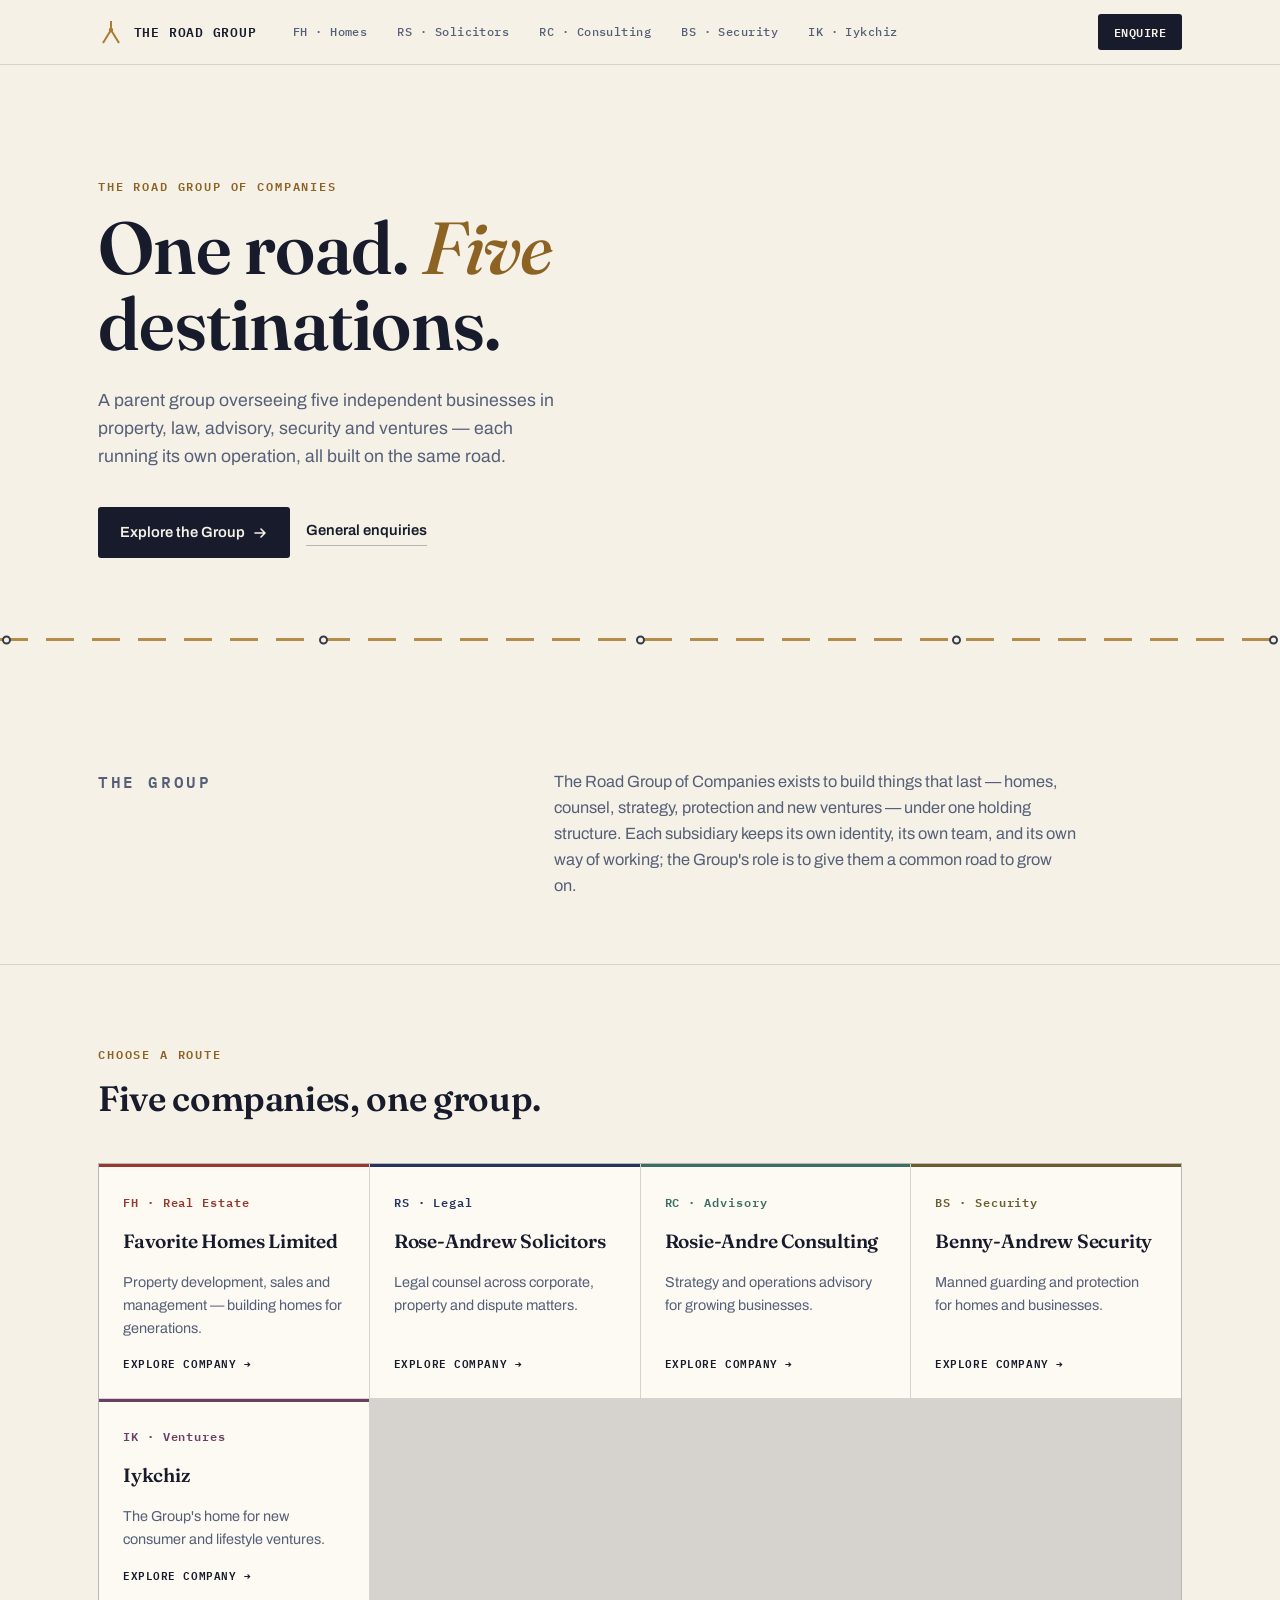
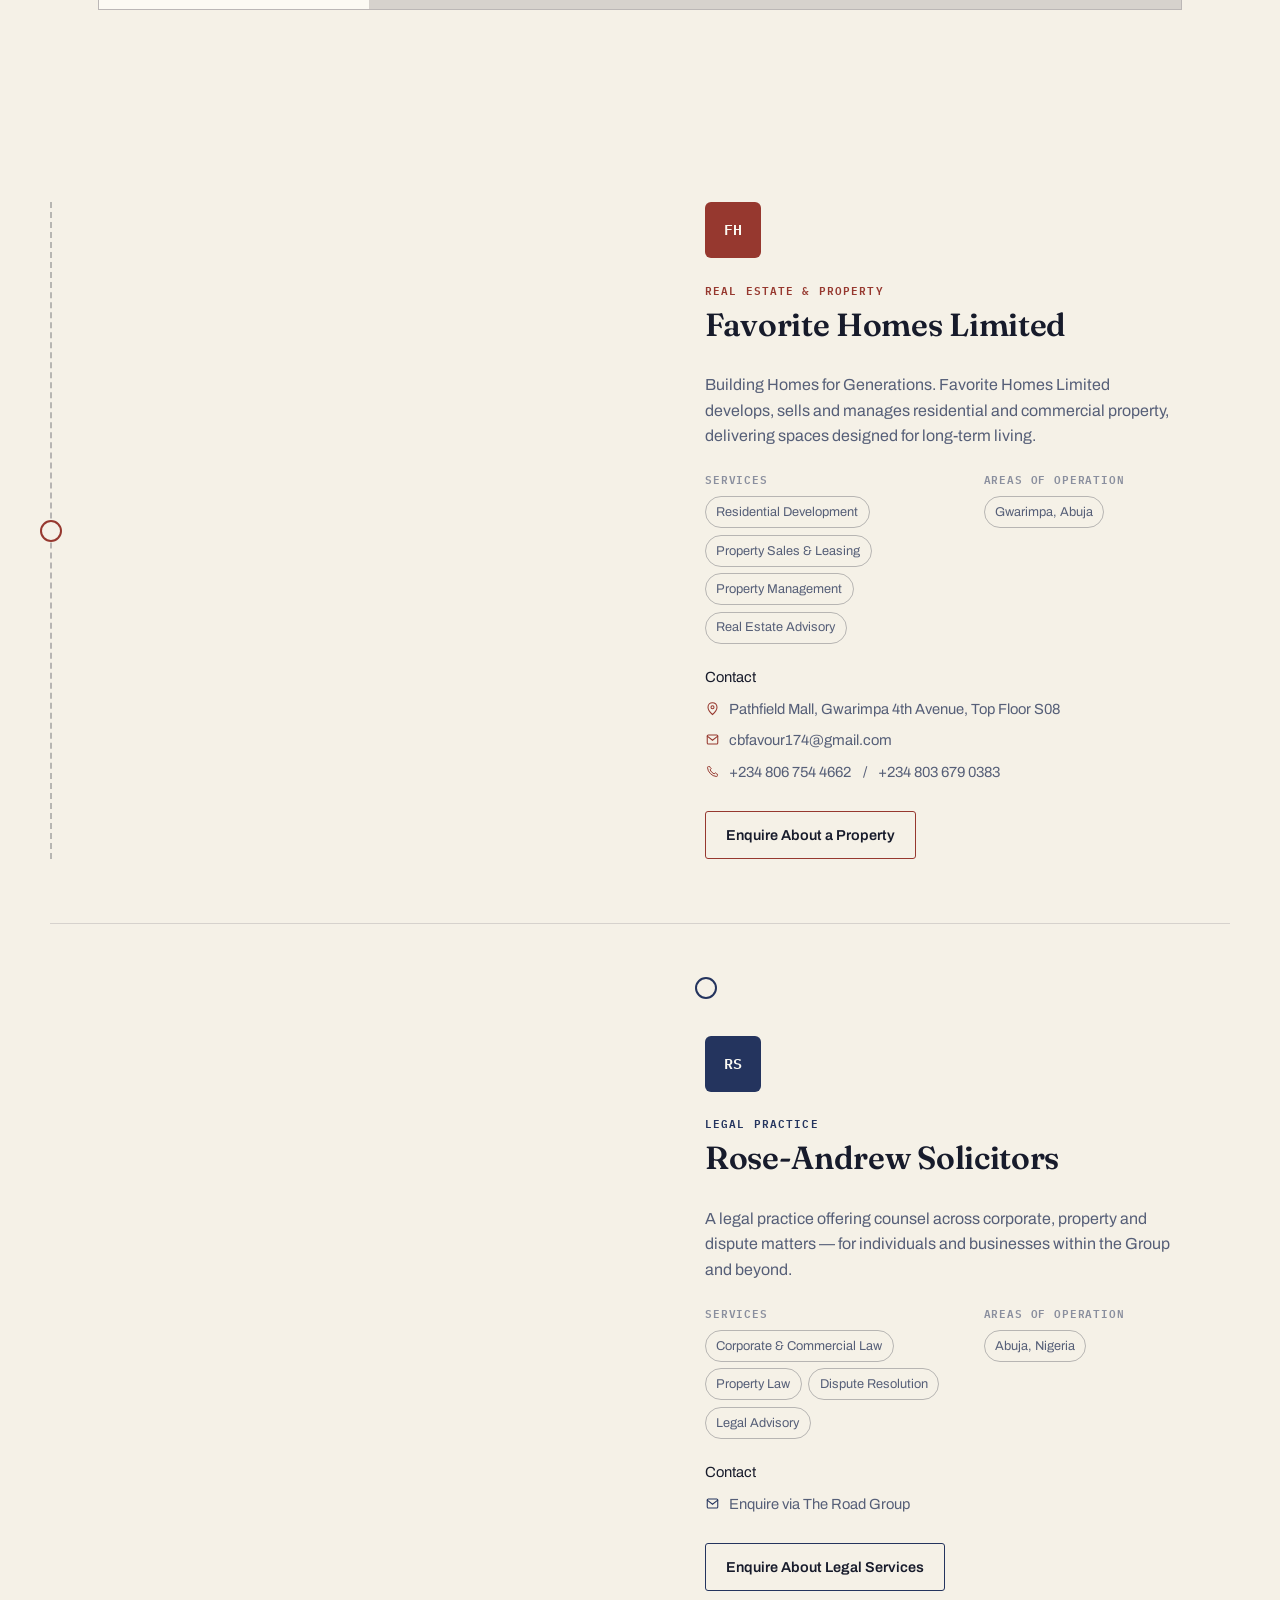
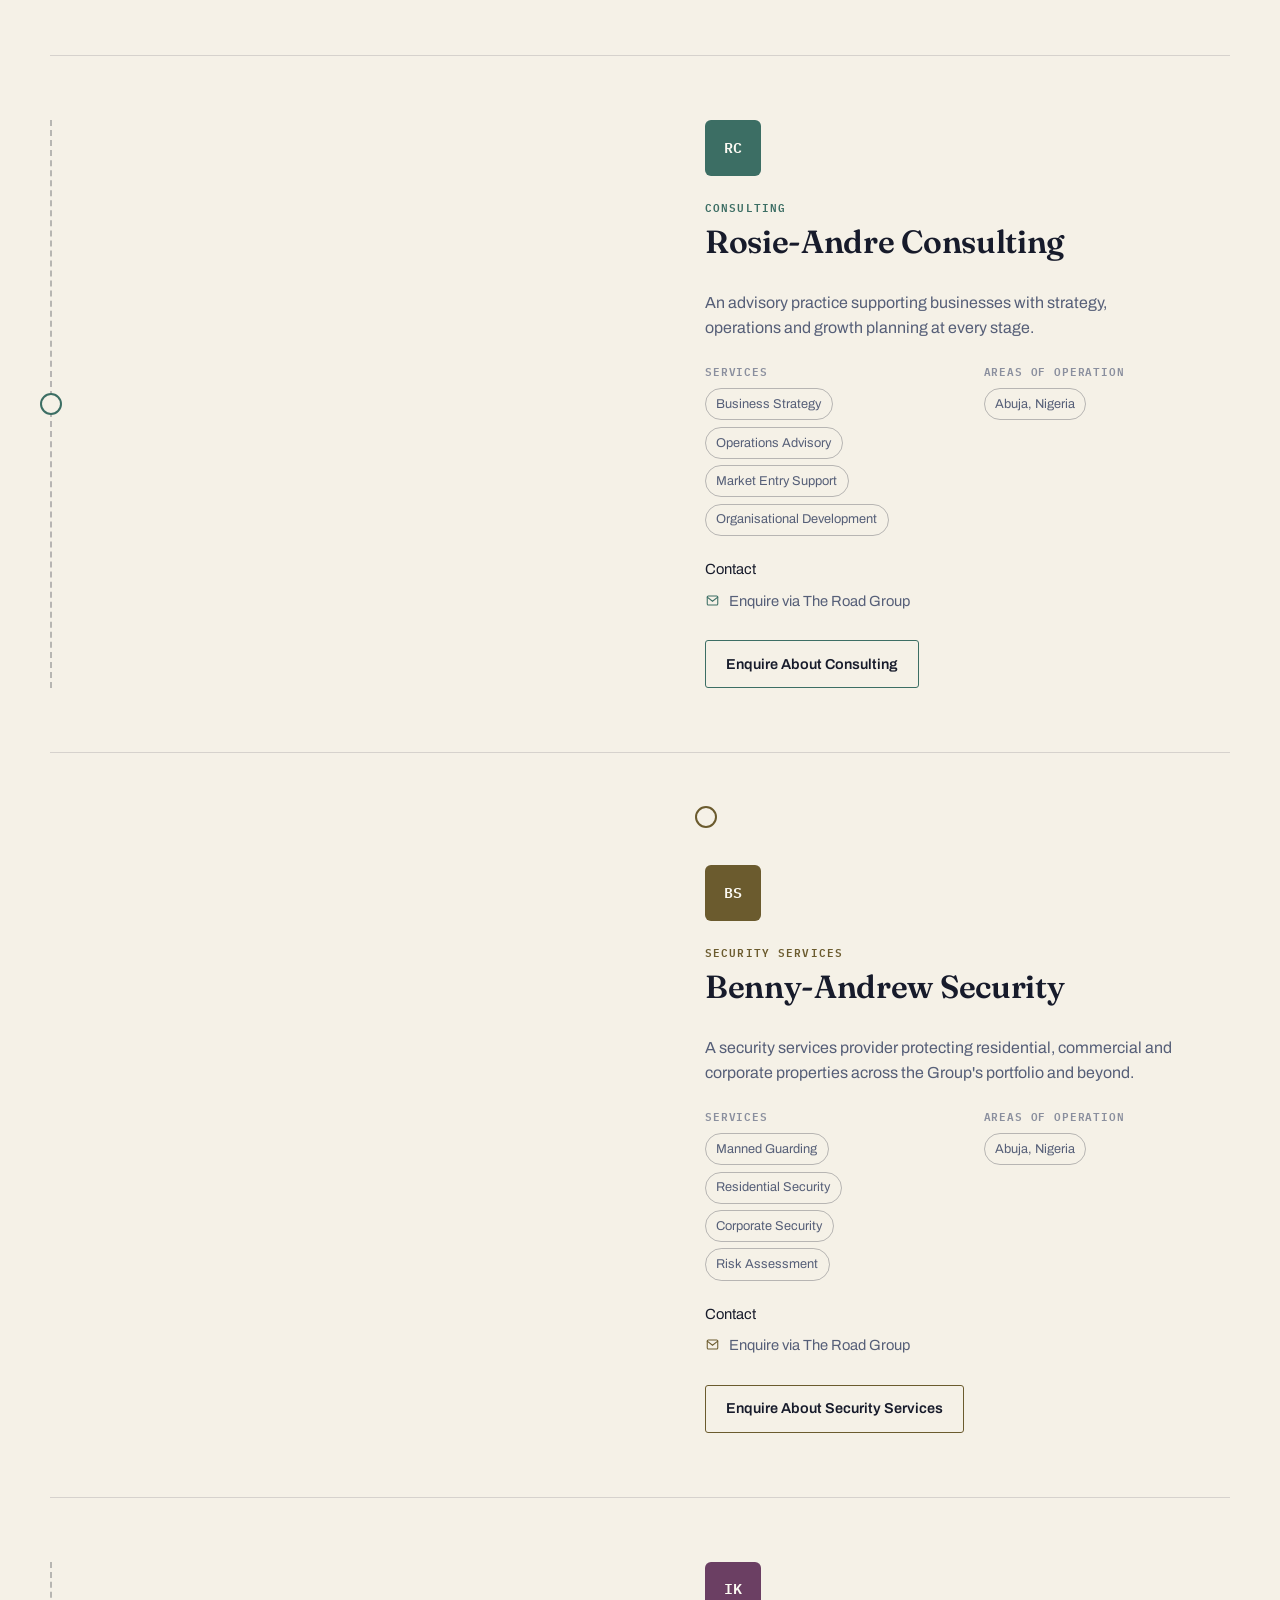
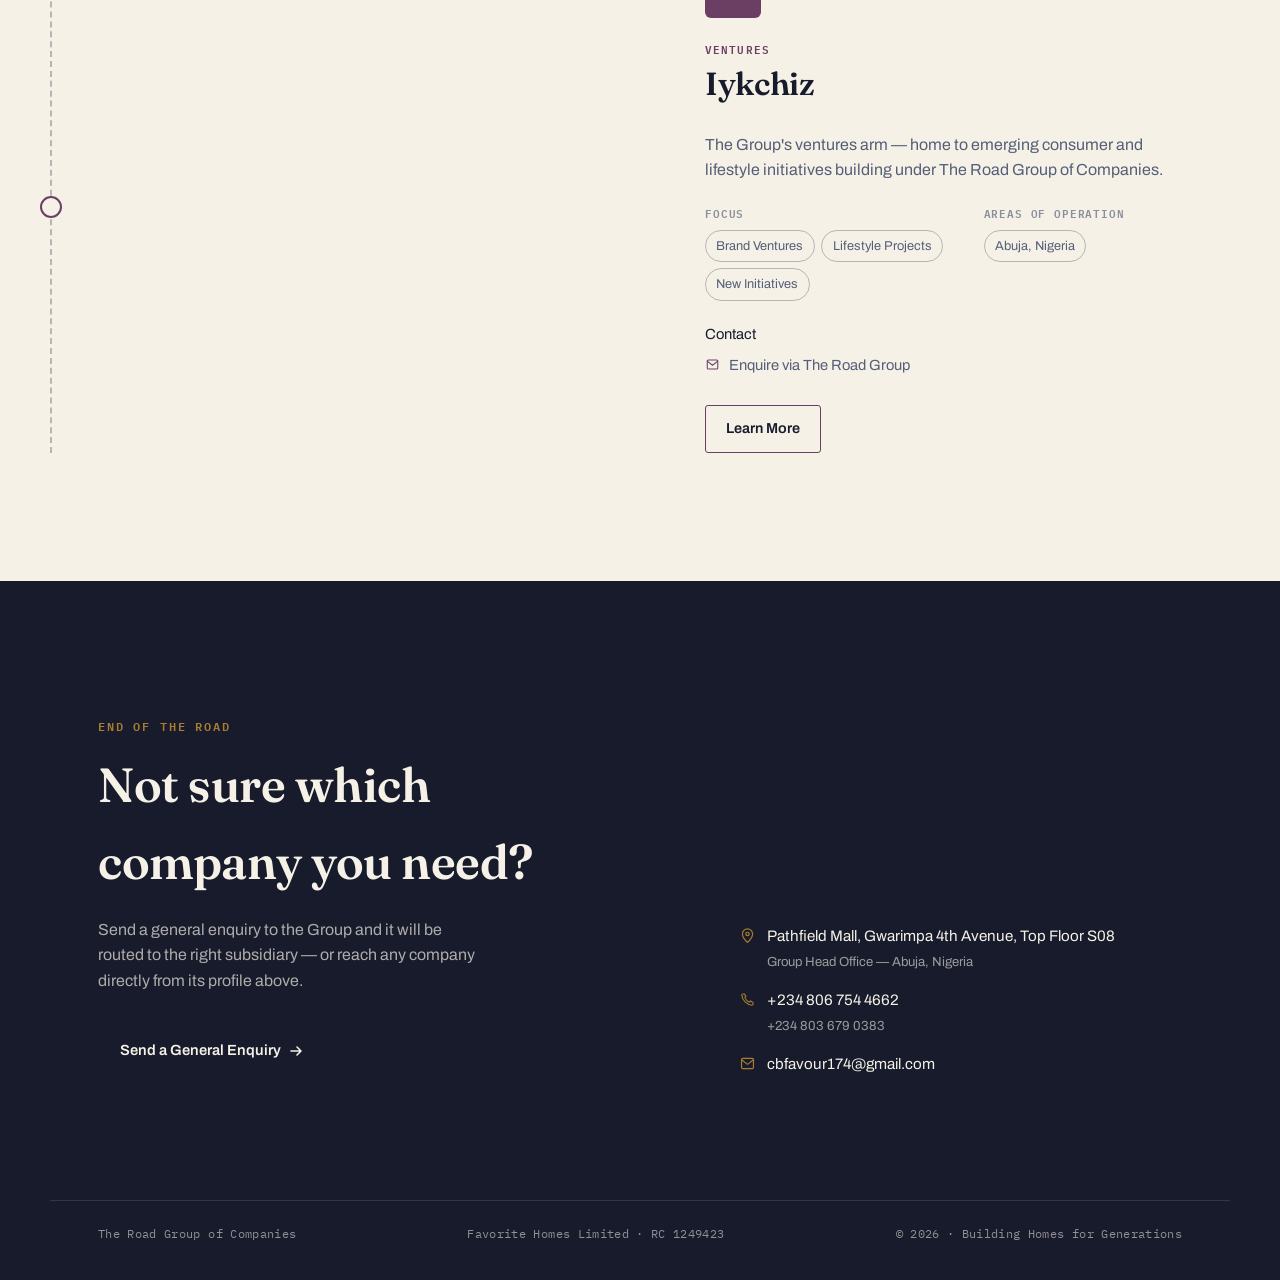
==== index.html @ a9b00587 "benjamin website" ====
<!DOCTYPE html>
<html lang="en">
<head>
<meta charset="UTF-8">
<meta name="viewport" content="width=device-width, initial-scale=1.0">
<title>The Road Group of Companies</title>
<meta name="description" content="The Road Group of Companies — parent group of Favorite Homes Limited, Rose-Andrew Solicitors, Rosie-Andre Consulting, Benny-Andrew Security and Iykchiz.">
<link rel="preconnect" href="https://fonts.googleapis.com">
<link rel="preconnect" href="https://fonts.gstatic.com" crossorigin>
<link href="https://fonts.googleapis.com/css2?family=Fraunces:ital,opsz,wght@0,9..144,500;0,9..144,600;0,9..144,700;0,9..144,900;1,9..144,500;1,9..144,600&family=Archivo:wght@400;500;600;700&family=IBM+Plex+Mono:wght@500;600&display=swap" rel="stylesheet">
<link rel="stylesheet" href="styles.css">
</head>
<body>

<header class="nav">
  <div class="container nav-inner">
    <a class="wordmark" href="#top">
      <svg viewBox="0 0 26 26" fill="none" xmlns="http://www.w3.org/2000/svg">
        <path d="M13 2 L13 11" stroke="currentColor" stroke-width="2"/>
        <path d="M13 11 L5 24" stroke="currentColor" stroke-width="2"/>
        <path d="M13 11 L21 24" stroke="currentColor" stroke-width="2"/>
        <circle cx="13" cy="11" r="2.2" fill="currentColor"/>
      </svg>
      The&nbsp;Road&nbsp;Group
    </a>
    <nav class="nav-routes" aria-label="Companies">
      <a class="nav-pill" href="#favorite-homes">FH · Homes</a>
      <a class="nav-pill" href="#rose-andrew">RS · Solicitors</a>
      <a class="nav-pill" href="#rosie-andre">RC · Consulting</a>
      <a class="nav-pill" href="#benny-andrew">BS · Security</a>
      <a class="nav-pill" href="#iykchiz">IK · Iykchiz</a>
    </nav>
    <a class="nav-cta" href="#contact">Enquire</a>
  </div>
</header>

<main id="top">
  <section class="hero">
    <div class="container">
      <div class="hero-head">
        <p class="eyebrow">The Road Group of Companies</p>
        <h1>One road. <em>Five</em> destinations.</h1>
        <p class="lede">A parent group overseeing five independent businesses in property, law, advisory, security and ventures &mdash; each running its own operation, all built on the same road.</p>
      </div>
      <div class="hero-actions">
        <a class="btn-primary" href="#directory">
          Explore the Group
          <svg width="14" height="14" viewBox="0 0 14 14" fill="none"><path d="M2 7h10M8 3l4 4-4 4" stroke="currentColor" stroke-width="1.6" stroke-linecap="round" stroke-linejoin="round"/></svg>
        </a>
        <a class="btn-ghost" href="#contact">General enquiries</a>
      </div>
    </div>
    <div class="road-strip" role="presentation">
      <div class="stops">
        <span class="stop"></span><span class="stop"></span><span class="stop"></span><span class="stop"></span><span class="stop"></span>
      </div>
    </div>
  </section>

  <section class="intro">
    <div class="container intro-grid">
      <p class="eyebrow">The Group</p>
      <p>The Road Group of Companies exists to build things that last &mdash; homes, counsel, strategy, protection and new ventures &mdash; under one holding structure. Each subsidiary keeps its own identity, its own team, and its own way of working; the Group's role is to give them a common road to grow on.</p>
    </div>
  </section>

  <section class="directory" id="directory">
    <div class="container">
      <div class="section-head">
        <div>
          <p class="eyebrow">Choose a route</p>
          <h2>Five companies, one group.</h2>
        </div>
      </div>
      <div class="directory-grid">
        <a class="dir-card" style="--accent:var(--brick)" href="#favorite-homes">
          <span class="dir-code">FH · Real Estate</span>
          <h3>Favorite Homes Limited</h3>
          <p>Property development, sales and management &mdash; building homes for generations.</p>
          <span class="dir-link">Explore Company →</span>
        </a>
        <a class="dir-card" style="--accent:var(--navy)" href="#rose-andrew">
          <span class="dir-code">RS · Legal</span>
          <h3>Rose-Andrew Solicitors</h3>
          <p>Legal counsel across corporate, property and dispute matters.</p>
          <span class="dir-link">Explore Company →</span>
        </a>
        <a class="dir-card" style="--accent:var(--teal)" href="#rosie-andre">
          <span class="dir-code">RC · Advisory</span>
          <h3>Rosie-Andre Consulting</h3>
          <p>Strategy and operations advisory for growing businesses.</p>
          <span class="dir-link">Explore Company →</span>
        </a>
        <a class="dir-card" style="--accent:var(--graphite)" href="#benny-andrew">
          <span class="dir-code">BS · Security</span>
          <h3>Benny-Andrew Security</h3>
          <p>Manned guarding and protection for homes and businesses.</p>
          <span class="dir-link">Explore Company →</span>
        </a>
        <a class="dir-card" style="--accent:var(--plum)" href="#iykchiz">
          <span class="dir-code">IK · Ventures</span>
          <h3>Iykchiz</h3>
          <p>The Group's home for new consumer and lifestyle ventures.</p>
          <span class="dir-link">Explore Company →</span>
        </a>
      </div>
    </div>
  </section>

  <section class="routes container" aria-label="Company profiles">

    <div class="route-section" id="favorite-homes" style="--accent:var(--brick)" data-reveal>
      <div class="route-spine"><span class="route-node"></span></div>
      <div class="route-fill route-content">
        <div class="route-badge">FH</div>
        <div>
          <p class="route-tag">Real Estate &amp; Property</p>
          <h3>Favorite Homes Limited</h3>
        </div>
        <p class="overview">Building Homes for Generations. Favorite Homes Limited develops, sells and manages residential and commercial property, delivering spaces designed for long-term living.</p>
        <div class="route-meta">
          <div>
            <span class="field-label">Services</span>
            <div class="pill-list">
              <span class="pill">Residential Development</span>
              <span class="pill">Property Sales &amp; Leasing</span>
              <span class="pill">Property Management</span>
              <span class="pill">Real Estate Advisory</span>
            </div>
          </div>
          <div>
            <span class="field-label">Areas of Operation</span>
            <div class="pill-list"><span class="pill">Gwarimpa, Abuja</span></div>
          </div>
        </div>
        <div class="contact-block">
          <span class="field-label">Contact</span>
          <div class="contact-row">
            <svg viewBox="0 0 20 20" fill="none"><path d="M10 18s6-5.2 6-9.8A6 6 0 0 0 4 8.2C4 12.8 10 18 10 18Z" stroke="currentColor" stroke-width="1.4"/><circle cx="10" cy="8.2" r="2" stroke="currentColor" stroke-width="1.4"/></svg>
            <span>Pathfield Mall, Gwarimpa 4th Avenue, Top Floor S08</span>
          </div>
          <div class="contact-row">
            <svg viewBox="0 0 20 20" fill="none"><path d="M3 5.5 10 11l7-5.5" stroke="currentColor" stroke-width="1.4" stroke-linecap="round"/><rect x="3" y="4" width="14" height="12" rx="1.4" stroke="currentColor" stroke-width="1.4"/></svg>
            <a href="mailto:cbfavour174@gmail.com?subject=Property%20Enquiry">cbfavour174@gmail.com</a>
          </div>
          <div class="contact-row">
            <svg viewBox="0 0 20 20" fill="none"><path d="M6.5 3.5c.4 1 1 2 1.8 2.8L6.8 7.8a11 11 0 0 0 5.4 5.4l1.5-1.5c.8.8 1.8 1.4 2.8 1.8v2a1.2 1.2 0 0 1-1.3 1.2A13.5 13.5 0 0 1 3.3 4.8 1.2 1.2 0 0 1 4.5 3.5h2Z" stroke="currentColor" stroke-width="1.3" stroke-linejoin="round"/></svg>
            <a href="tel:+2348067544662">+234 806 754 4662</a> &nbsp;/&nbsp; <a href="tel:+2348036790383">+234 803 679 0383</a>
          </div>
        </div>
        <a class="route-cta" href="mailto:cbfavour174@gmail.com?subject=Property%20Enquiry">Enquire About a Property</a>
      </div>
    </div>

    <div class="route-section flip" id="rose-andrew" style="--accent:var(--navy)" data-reveal>
      <div class="route-spine"><span class="route-node"></span></div>
      <div class="route-fill route-content">
        <div class="route-badge">RS</div>
        <div>
          <p class="route-tag">Legal Practice</p>
          <h3>Rose-Andrew Solicitors</h3>
        </div>
        <p class="overview">A legal practice offering counsel across corporate, property and dispute matters &mdash; for individuals and businesses within the Group and beyond.</p>
        <div class="route-meta">
          <div>
            <span class="field-label">Services</span>
            <div class="pill-list">
              <span class="pill">Corporate &amp; Commercial Law</span>
              <span class="pill">Property Law</span>
              <span class="pill">Dispute Resolution</span>
              <span class="pill">Legal Advisory</span>
            </div>
          </div>
          <div>
            <span class="field-label">Areas of Operation</span>
            <div class="pill-list"><span class="pill">Abuja, Nigeria</span></div>
          </div>
        </div>
        <div class="contact-block">
          <span class="field-label">Contact</span>
          <div class="contact-row">
            <svg viewBox="0 0 20 20" fill="none"><path d="M3 5.5 10 11l7-5.5" stroke="currentColor" stroke-width="1.4" stroke-linecap="round"/><rect x="3" y="4" width="14" height="12" rx="1.4" stroke="currentColor" stroke-width="1.4"/></svg>
            <a href="mailto:cbfavour174@gmail.com?subject=Enquiry%3A%20Rose-Andrew%20Solicitors">Enquire via The Road Group</a>
          </div>
        </div>
        <a class="route-cta" href="mailto:cbfavour174@gmail.com?subject=Enquiry%3A%20Rose-Andrew%20Solicitors">Enquire About Legal Services</a>
      </div>
    </div>

    <div class="route-section" id="rosie-andre" style="--accent:var(--teal)" data-reveal>
      <div class="route-spine"><span class="route-node"></span></div>
      <div class="route-fill route-content">
        <div class="route-badge">RC</div>
        <div>
          <p class="route-tag">Consulting</p>
          <h3>Rosie-Andre Consulting</h3>
        </div>
        <p class="overview">An advisory practice supporting businesses with strategy, operations and growth planning at every stage.</p>
        <div class="route-meta">
          <div>
            <span class="field-label">Services</span>
            <div class="pill-list">
              <span class="pill">Business Strategy</span>
              <span class="pill">Operations Advisory</span>
              <span class="pill">Market Entry Support</span>
              <span class="pill">Organisational Development</span>
            </div>
          </div>
          <div>
            <span class="field-label">Areas of Operation</span>
            <div class="pill-list"><span class="pill">Abuja, Nigeria</span></div>
          </div>
        </div>
        <div class="contact-block">
          <span class="field-label">Contact</span>
          <div class="contact-row">
            <svg viewBox="0 0 20 20" fill="none"><path d="M3 5.5 10 11l7-5.5" stroke="currentColor" stroke-width="1.4" stroke-linecap="round"/><rect x="3" y="4" width="14" height="12" rx="1.4" stroke="currentColor" stroke-width="1.4"/></svg>
            <a href="mailto:cbfavour174@gmail.com?subject=Enquiry%3A%20Rosie-Andre%20Consulting">Enquire via The Road Group</a>
          </div>
        </div>
        <a class="route-cta" href="mailto:cbfavour174@gmail.com?subject=Enquiry%3A%20Rosie-Andre%20Consulting">Enquire About Consulting</a>
      </div>
    </div>

    <div class="route-section flip" id="benny-andrew" style="--accent:var(--graphite)" data-reveal>
      <div class="route-spine"><span class="route-node"></span></div>
      <div class="route-fill route-content">
        <div class="route-badge">BS</div>
        <div>
          <p class="route-tag">Security Services</p>
          <h3>Benny-Andrew Security</h3>
        </div>
        <p class="overview">A security services provider protecting residential, commercial and corporate properties across the Group's portfolio and beyond.</p>
        <div class="route-meta">
          <div>
            <span class="field-label">Services</span>
            <div class="pill-list">
              <span class="pill">Manned Guarding</span>
              <span class="pill">Residential Security</span>
              <span class="pill">Corporate Security</span>
              <span class="pill">Risk Assessment</span>
            </div>
          </div>
          <div>
            <span class="field-label">Areas of Operation</span>
            <div class="pill-list"><span class="pill">Abuja, Nigeria</span></div>
          </div>
        </div>
        <div class="contact-block">
          <span class="field-label">Contact</span>
          <div class="contact-row">
            <svg viewBox="0 0 20 20" fill="none"><path d="M3 5.5 10 11l7-5.5" stroke="currentColor" stroke-width="1.4" stroke-linecap="round"/><rect x="3" y="4" width="14" height="12" rx="1.4" stroke="currentColor" stroke-width="1.4"/></svg>
            <a href="mailto:cbfavour174@gmail.com?subject=Enquiry%3A%20Benny-Andrew%20Security">Enquire via The Road Group</a>
          </div>
        </div>
        <a class="route-cta" href="mailto:cbfavour174@gmail.com?subject=Enquiry%3A%20Benny-Andrew%20Security">Enquire About Security Services</a>
      </div>
    </div>

    <div class="route-section" id="iykchiz" style="--accent:var(--plum)" data-reveal>
      <div class="route-spine"><span class="route-node"></span></div>
      <div class="route-fill route-content">
        <div class="route-badge">IK</div>
        <div>
          <p class="route-tag">Ventures</p>
          <h3>Iykchiz</h3>
        </div>
        <p class="overview">The Group's ventures arm &mdash; home to emerging consumer and lifestyle initiatives building under The Road Group of Companies.</p>
        <div class="route-meta">
          <div>
            <span class="field-label">Focus</span>
            <div class="pill-list">
              <span class="pill">Brand Ventures</span>
              <span class="pill">Lifestyle Projects</span>
              <span class="pill">New Initiatives</span>
            </div>
          </div>
          <div>
            <span class="field-label">Areas of Operation</span>
            <div class="pill-list"><span class="pill">Abuja, Nigeria</span></div>
          </div>
        </div>
        <div class="contact-block">
          <span class="field-label">Contact</span>
          <div class="contact-row">
            <svg viewBox="0 0 20 20" fill="none"><path d="M3 5.5 10 11l7-5.5" stroke="currentColor" stroke-width="1.4" stroke-linecap="round"/><rect x="3" y="4" width="14" height="12" rx="1.4" stroke="currentColor" stroke-width="1.4"/></svg>
            <a href="mailto:cbfavour174@gmail.com?subject=Enquiry%3A%20Iykchiz">Enquire via The Road Group</a>
          </div>
        </div>
        <a class="route-cta" href="mailto:cbfavour174@gmail.com?subject=Enquiry%3A%20Iykchiz">Learn More</a>
      </div>
    </div>

  </section>

  <section class="contact-cta" id="contact">
    <div class="container contact-cta-grid">
      <div>
        <p class="eyebrow">End of the road</p>
        <h2>Not sure which company you need?</h2>
        <p style="margin-top:1rem;">Send a general enquiry to the Group and it will be routed to the right subsidiary &mdash; or reach any company directly from its profile above.</p>
        <a class="btn-primary" style="margin-top:2rem;" href="mailto:cbfavour174@gmail.com?subject=General%20Enquiry">
          Send a General Enquiry
          <svg width="14" height="14" viewBox="0 0 14 14" fill="none"><path d="M2 7h10M8 3l4 4-4 4" stroke="currentColor" stroke-width="1.6" stroke-linecap="round" stroke-linejoin="round"/></svg>
        </a>
      </div>
      <div class="cc-list">
        <div class="cc-item">
          <svg viewBox="0 0 20 20" fill="none"><path d="M10 18s6-5.2 6-9.8A6 6 0 0 0 4 8.2C4 12.8 10 18 10 18Z" stroke="currentColor" stroke-width="1.4"/><circle cx="10" cy="8.2" r="2" stroke="currentColor" stroke-width="1.4"/></svg>
          <span>Pathfield Mall, Gwarimpa 4th Avenue, Top Floor S08<span class="cc-sub">Group Head Office &mdash; Abuja, Nigeria</span></span>
        </div>
        <div class="cc-item">
          <svg viewBox="0 0 20 20" fill="none"><path d="M6.5 3.5c.4 1 1 2 1.8 2.8L6.8 7.8a11 11 0 0 0 5.4 5.4l1.5-1.5c.8.8 1.8 1.4 2.8 1.8v2a1.2 1.2 0 0 1-1.3 1.2A13.5 13.5 0 0 1 3.3 4.8 1.2 1.2 0 0 1 4.5 3.5h2Z" stroke="currentColor" stroke-width="1.3" stroke-linejoin="round"/></svg>
          <a href="tel:+2348067544662">+234 806 754 4662<span class="cc-sub">+234 803 679 0383</span></a>
        </div>
        <div class="cc-item">
          <svg viewBox="0 0 20 20" fill="none"><path d="M3 5.5 10 11l7-5.5" stroke="currentColor" stroke-width="1.4" stroke-linecap="round"/><rect x="3" y="4" width="14" height="12" rx="1.4" stroke="currentColor" stroke-width="1.4"/></svg>
          <a href="mailto:cbfavour174@gmail.com">cbfavour174@gmail.com</a>
        </div>
      </div>
    </div>
  </section>
</main>

<footer>
  <div class="container footer-inner">
    <span>The Road Group of Companies</span>
    <span>Favorite Homes Limited &middot; RC 1249423</span>
    <span>&copy; 2026 &middot; Building Homes for Generations</span>
  </div>
</footer>

<script>
  (function(){
    var reduced = window.matchMedia('(prefers-reduced-motion: reduce)').matches;
    var items = document.querySelectorAll('[data-reveal]');
    if(reduced || !('IntersectionObserver' in window)){
      items.forEach(function(el){ el.classList.add('is-visible'); });
      return;
    }
    var io = new IntersectionObserver(function(entries){
      entries.forEach(function(entry){
        if(entry.isIntersecting){
          entry.target.classList.add('is-visible');
          io.unobserve(entry.target);
        }
      });
    }, { threshold: 0.15, rootMargin: '0px 0px -60px 0px' });
    items.forEach(function(el){ io.observe(el); });
  })();
</script>

</body>
</html>
---- styles.css ----
:root{
  --paper: #F5F1E7;
  --paper-raised: #FCFAF3;
  --ink: #171B2B;
  --ink-soft: #565F78;
  --ink-faint: #8A8F9E;
  --line: rgba(23,27,43,0.14);
  --line-strong: rgba(23,27,43,0.28);
  --gold: #A97C2F;
  --gold-strong: #8C6323;
  --brick: #96382F;
  --navy: #24345E;
  --teal: #3C6E64;
  --plum: #6B3F63;
  --graphite: #6B5B2E;
  --shadow: 0 1px 2px rgba(23,27,43,0.06), 0 12px 32px -16px rgba(23,27,43,0.22);
  --radius-s: 3px;
  --radius-m: 6px;
}

@media (prefers-color-scheme: dark){
  :root:not([data-theme="light"]){
    --paper: #10131E;
    --paper-raised: #171B2A;
    --ink: #EFEBE0;
    --ink-soft: #A7AEC4;
    --ink-faint: #6D7288;
    --line: rgba(239,235,224,0.14);
    --line-strong: rgba(239,235,224,0.28);
    --gold: #D9AE5C;
    --gold-strong: #E8C077;
    --brick: #C1655A;
    --navy: #7A8FCB;
    --teal: #6FAA9C;
    --plum: #B080A8;
    --graphite: #C7A24C;
    --shadow: 0 1px 2px rgba(0,0,0,0.3), 0 20px 40px -20px rgba(0,0,0,0.6);
  }
}
:root[data-theme="dark"]{
  --paper: #10131E;
  --paper-raised: #171B2A;
  --ink: #EFEBE0;
  --ink-soft: #A7AEC4;
  --ink-faint: #6D7288;
  --line: rgba(239,235,224,0.14);
  --line-strong: rgba(239,235,224,0.28);
  --gold: #D9AE5C;
  --gold-strong: #E8C077;
  --brick: #C1655A;
  --navy: #7A8FCB;
  --teal: #6FAA9C;
  --plum: #B080A8;
  --graphite: #C7A24C;
  --shadow: 0 1px 2px rgba(0,0,0,0.3), 0 20px 40px -20px rgba(0,0,0,0.6);
}

*{ box-sizing: border-box; }
html{ scroll-behavior: smooth; }
html, body{ max-width: 100%; overflow-x: hidden; }
img, svg{ max-width: 100%; }
@media (prefers-reduced-motion: reduce){
  html{ scroll-behavior: auto; }
  *, *::before, *::after{ animation-duration: 0.001ms !important; animation-iteration-count: 1 !important; transition-duration: 0.001ms !important; }
}

body{
  margin: 0;
  background: var(--paper);
  color: var(--ink);
  font-family: "Archivo", ui-sans-serif, system-ui, sans-serif;
  font-size: 16px;
  line-height: 1.6;
  -webkit-font-smoothing: antialiased;
}

h1,h2,h3{
  font-family: "Fraunces", Georgia, "Times New Roman", serif;
  font-weight: 600;
  letter-spacing: -0.01em;
  text-wrap: balance;
  margin: 0;
}

a{ color: inherit; }
p{ margin: 0; }
ul{ margin:0; padding:0; list-style:none; }
button{ font: inherit; }

.eyebrow{
  font-family: "IBM Plex Mono", ui-monospace, monospace;
  font-size: 0.72rem;
  font-weight: 600;
  letter-spacing: 0.16em;
  text-transform: uppercase;
  color: var(--gold-strong);
}

.container{
  max-width: 1180px;
  margin: 0 auto;
  padding-left: clamp(1.25rem, 4vw, 3rem);
  padding-right: clamp(1.25rem, 4vw, 3rem);
}

a:focus-visible, button:focus-visible{
  outline: 2px solid var(--gold);
  outline-offset: 3px;
}

/* ---------- nav ---------- */
.nav{
  position: sticky;
  top: 0;
  z-index: 40;
  background: color-mix(in srgb, var(--paper) 88%, transparent);
  backdrop-filter: blur(10px);
  border-bottom: 1px solid var(--line);
}
.nav-inner{
  display: flex;
  align-items: center;
  gap: 1.5rem;
  height: 64px;
}
.wordmark{
  display: flex;
  align-items: center;
  gap: 0.6rem;
  font-family: "IBM Plex Mono", monospace;
  font-weight: 600;
  font-size: 0.82rem;
  letter-spacing: 0.06em;
  text-transform: uppercase;
  text-decoration: none;
  white-space: nowrap;
  flex-shrink: 0;
}
.wordmark svg{ width: 26px; height: 26px; color: var(--gold); flex-shrink:0; }
.nav-routes{
  display: flex;
  gap: 0.35rem;
  overflow-x: auto;
  scrollbar-width: none;
  flex: 1;
  min-width: 0;
}
.nav-routes::-webkit-scrollbar{ display:none; }
.nav-pill{
  font-family: "IBM Plex Mono", monospace;
  font-size: 0.72rem;
  font-weight: 500;
  letter-spacing: 0.04em;
  text-decoration: none;
  color: var(--ink-soft);
  white-space: nowrap;
  padding: 0.4rem 0.7rem;
  border-radius: 999px;
  border: 1px solid transparent;
  transition: border-color 0.15s ease, color 0.15s ease;
}
.nav-pill:hover{ color: var(--ink); border-color: var(--line-strong); }
.nav-cta{
  flex-shrink: 0;
  font-family: "IBM Plex Mono", monospace;
  font-size: 0.72rem;
  font-weight: 600;
  letter-spacing: 0.04em;
  text-transform: uppercase;
  text-decoration: none;
  color: var(--paper);
  background: var(--ink);
  padding: 0.55rem 1rem;
  border-radius: var(--radius-s);
  white-space: nowrap;
}

/* ---------- hero ---------- */
.hero{
  padding: clamp(3.5rem, 9vw, 7rem) 0 clamp(2.5rem, 6vw, 4rem);
  position: relative;
}
.hero-head{
  max-width: 780px;
}
.hero h1{
  font-size: clamp(2.6rem, 6vw, 4.6rem);
  line-height: 1.04;
  margin-top: 0.9rem;
}
.hero h1 em{
  font-style: italic;
  font-weight: 500;
  color: var(--gold-strong);
}
.hero p.lede{
  margin-top: 1.5rem;
  max-width: 46ch;
  font-size: 1.1rem;
  color: var(--ink-soft);
}
.hero-actions{
  display: flex;
  gap: 1rem;
  align-items: center;
  margin-top: 2.25rem;
  flex-wrap: wrap;
}
.btn-primary{
  display: inline-flex;
  align-items: center;
  gap: 0.5rem;
  text-decoration: none;
  background: var(--ink);
  color: var(--paper);
  font-weight: 600;
  font-size: 0.92rem;
  padding: 0.85rem 1.4rem;
  border-radius: var(--radius-s);
  transition: transform 0.15s ease;
}
.btn-primary:hover{ transform: translateY(-1px); }
.btn-ghost{
  display: inline-flex;
  align-items: center;
  gap: 0.4rem;
  text-decoration: none;
  color: var(--ink);
  font-weight: 600;
  font-size: 0.92rem;
  border-bottom: 1px solid var(--line-strong);
  padding-bottom: 2px;
}

/* road strip */
.road-strip{
  margin-top: clamp(3rem, 8vw, 5rem);
  height: 3px;
  position: relative;
  background: repeating-linear-gradient(90deg, var(--gold) 0 28px, transparent 28px 46px);
  background-size: 200% 100%;
  animation: drive 5s linear infinite;
  opacity: 0.85;
}
@keyframes drive{ to{ background-position: -92px 0; } }
.road-strip .stops{
  position: absolute;
  top: 50%;
  left: 0;
  right: 0;
  display: flex;
  justify-content: space-between;
  transform: translateY(-50%);
  padding: 0 2px;
}
.road-strip .stop{
  width: 9px; height: 9px;
  border-radius: 50%;
  background: var(--paper);
  border: 2px solid var(--ink);
}

/* ---------- intro ---------- */
.intro{
  padding: clamp(2.5rem, 6vw, 4rem) 0;
  border-bottom: 1px solid var(--line);
}
.intro-grid{
  display: grid;
  grid-template-columns: 1fr 1.6fr;
  gap: clamp(1.5rem, 5vw, 4rem);
  align-items: start;
}
.intro h2{
  font-size: clamp(1.5rem, 3vw, 2rem);
}
.intro p{
  color: var(--ink-soft);
  font-size: 1.02rem;
  max-width: 58ch;
}

/* ---------- directory ---------- */
.directory{
  padding: clamp(3rem, 7vw, 5rem) 0;
}
.section-head{
  display: flex;
  align-items: baseline;
  justify-content: space-between;
  gap: 1rem;
  margin-bottom: 2.25rem;
  flex-wrap: wrap;
}
.section-head h2{ font-size: clamp(1.6rem, 3.4vw, 2.2rem); margin-top: 0.5rem; }
.directory-grid{
  display: grid;
  grid-template-columns: repeat(auto-fit, minmax(230px, 1fr));
  gap: 1px;
  background: var(--line);
  border: 1px solid var(--line);
}
.dir-card{
  background: var(--paper-raised);
  padding: 1.6rem 1.5rem;
  text-decoration: none;
  color: inherit;
  display: flex;
  flex-direction: column;
  gap: 0.9rem;
  border-top: 3px solid var(--accent, var(--gold));
  transition: background 0.15s ease;
}
.dir-card:hover{ background: color-mix(in srgb, var(--accent, var(--gold)) 7%, var(--paper-raised)); }
.dir-code{
  font-family: "IBM Plex Mono", monospace;
  font-size: 0.72rem;
  font-weight: 600;
  letter-spacing: 0.08em;
  color: var(--accent, var(--gold));
}
.dir-card h3{ font-size: 1.2rem; font-weight: 600; }
.dir-card p{ color: var(--ink-soft); font-size: 0.9rem; flex: 1; }
.dir-link{
  font-family: "IBM Plex Mono", monospace;
  font-size: 0.7rem;
  font-weight: 600;
  letter-spacing: 0.05em;
  text-transform: uppercase;
  display: inline-flex;
  align-items: center;
  gap: 0.35rem;
}

/* ---------- routes (full profiles) ---------- */
.routes{ padding: clamp(2rem, 6vw, 3rem) 0 1rem; }
.route-section{
  display: grid;
  grid-template-columns: 1fr 34px 1fr;
  gap: clamp(1.25rem, 4vw, 3rem);
  padding: clamp(2.5rem, 6vw, 4rem) 0;
  scroll-margin-top: 80px;
}
.route-section:not(:last-child){ border-bottom: 1px solid var(--line); }
.route-spine{
  position: relative;
  border-left: 2px dashed var(--line-strong);
  height: 100%;
}
.route-node{
  position: absolute;
  top: 50%;
  left: -12px;
  transform: translateY(-50%);
  width: 22px; height: 22px;
  border-radius: 50%;
  background: var(--paper);
  border: 2px solid var(--accent, var(--gold));
}
.route-fill{ grid-column: 3; }
.route-section.flip{ direction: rtl; }
.route-section.flip > *{ direction: ltr; }
.route-section.flip .route-fill{ grid-column: 1; }

.route-content{
  display: flex;
  flex-direction: column;
  gap: 1.4rem;
}
.route-badge{
  width: 56px; height: 56px;
  border-radius: var(--radius-m);
  display: flex; align-items: center; justify-content: center;
  font-family: "IBM Plex Mono", monospace;
  font-weight: 600;
  font-size: 0.95rem;
  color: var(--paper-raised);
  background: var(--accent, var(--gold));
  letter-spacing: 0.02em;
}
.route-content h3{ font-size: clamp(1.5rem, 3vw, 2rem); }
.route-tag{
  font-family: "IBM Plex Mono", monospace;
  font-size: 0.7rem;
  font-weight: 600;
  letter-spacing: 0.1em;
  text-transform: uppercase;
  color: var(--accent, var(--gold));
}
.route-content > p.overview{ color: var(--ink-soft); max-width: 52ch; }

.route-meta{
  display: grid;
  grid-template-columns: repeat(2, minmax(0,1fr));
  gap: 1.4rem 2rem;
}
.route-meta .field-label{
  font-family: "IBM Plex Mono", monospace;
  font-size: 0.66rem;
  font-weight: 600;
  letter-spacing: 0.08em;
  text-transform: uppercase;
  color: var(--ink-faint);
  margin-bottom: 0.5rem;
  display: block;
}
.pill-list{ display: flex; flex-wrap: wrap; gap: 0.4rem; }
.pill{
  font-size: 0.8rem;
  padding: 0.3rem 0.65rem;
  border-radius: 999px;
  border: 1px solid var(--line-strong);
  color: var(--ink-soft);
}
.contact-block{ display: flex; flex-direction: column; gap: 0.5rem; font-size: 0.92rem; }
.contact-block a{ text-decoration: none; }
.contact-row{ display: flex; align-items: flex-start; gap: 0.55rem; color: var(--ink-soft); flex-wrap: wrap; }
.contact-row svg{ width: 15px; height: 15px; margin-top: 3px; flex-shrink: 0; color: var(--accent, var(--gold)); }
.contact-row a:hover{ color: var(--ink); }
.contact-row > span, .contact-row > a{ min-width: 0; overflow-wrap: anywhere; }
.route-cta{
  align-self: flex-start;
  display: inline-flex;
  align-items: center;
  gap: 0.5rem;
  margin-top: 0.3rem;
  text-decoration: none;
  font-weight: 600;
  font-size: 0.9rem;
  color: var(--ink);
  background: transparent;
  border: 1.5px solid var(--accent, var(--gold));
  padding: 0.7rem 1.25rem;
  border-radius: var(--radius-s);
  transition: background 0.15s ease, color 0.15s ease;
}
.route-cta:hover{ background: var(--accent, var(--gold)); color: var(--paper-raised); }

[data-reveal]{
  opacity: 0;
  transform: translateY(14px);
  transition: opacity 0.6s ease, transform 0.6s ease;
}
[data-reveal].is-visible{ opacity: 1; transform: translateY(0); }
@media (prefers-reduced-motion: reduce){
  [data-reveal]{ opacity: 1; transform: none; }
}

/* ---------- contact / footer ---------- */
.contact-cta{
  padding: clamp(3.5rem, 8vw, 6rem) 0;
  background: var(--ink);
  color: var(--paper);
  margin-top: clamp(2rem, 5vw, 3rem);
}
.contact-cta .eyebrow{ color: var(--gold); }
.contact-cta h2{
  color: var(--paper);
  font-size: clamp(1.9rem, 4.5vw, 3rem);
  max-width: 20ch;
  margin-top: 0.75rem;
}
.contact-cta-grid{
  display: grid;
  grid-template-columns: 1.3fr 1fr;
  gap: clamp(2rem, 6vw, 4rem);
  align-items: end;
  margin-top: 2.5rem;
}
.contact-cta p{ color: color-mix(in srgb, var(--paper) 68%, transparent); max-width: 42ch; }
.cc-list{ display: flex; flex-direction: column; gap: 1rem; }
.cc-item{ display: flex; gap: 0.7rem; align-items: flex-start; }
.cc-item svg{ width: 17px; height: 17px; margin-top: 3px; color: var(--gold); flex-shrink: 0; }
.cc-item a, .cc-item span{ text-decoration: none; color: var(--paper); font-size: 0.95rem; min-width: 0; overflow-wrap: anywhere; }
.cc-item .cc-sub{ display:block; color: color-mix(in srgb, var(--paper) 60%, transparent); font-size: 0.82rem; margin-top: 0.15rem; }

footer{
  padding: 1.75rem 0 2.25rem;
  background: var(--ink);
  color: color-mix(in srgb, var(--paper) 55%, transparent);
}
.footer-inner{
  display: flex;
  justify-content: space-between;
  align-items: center;
  flex-wrap: wrap;
  gap: 0.75rem;
  font-family: "IBM Plex Mono", monospace;
  font-size: 0.72rem;
  letter-spacing: 0.03em;
  border-top: 1px solid rgba(255,255,255,0.12);
  padding-top: 1.5rem;
}

@media (max-width: 860px){
  .intro-grid{ grid-template-columns: 1fr; }
  .route-section, .route-section.flip{ grid-template-columns: 22px 1fr; direction: ltr; }
  .route-section .route-fill, .route-section.flip .route-fill{ grid-column: 2; }
  .route-spine{ border-left: 2px dashed var(--line-strong); }
  .route-node{ left: -12px; }
  .route-meta{ grid-template-columns: 1fr; }
  .contact-cta-grid{ grid-template-columns: 1fr; }
}
@media (max-width: 560px){
  .hero-actions{ flex-direction: column; align-items: flex-start; }
  .nav-inner{ gap: 0.75rem; }
  .wordmark{ font-size: 0.72rem; gap: 0.4rem; }
  .wordmark svg{ width: 22px; height: 22px; }
  .route-badge{ width: 46px; height: 46px; font-size: 0.82rem; }
  .directory-grid{ grid-template-columns: 1fr; }
  .contact-row{ font-size: 0.88rem; }
}
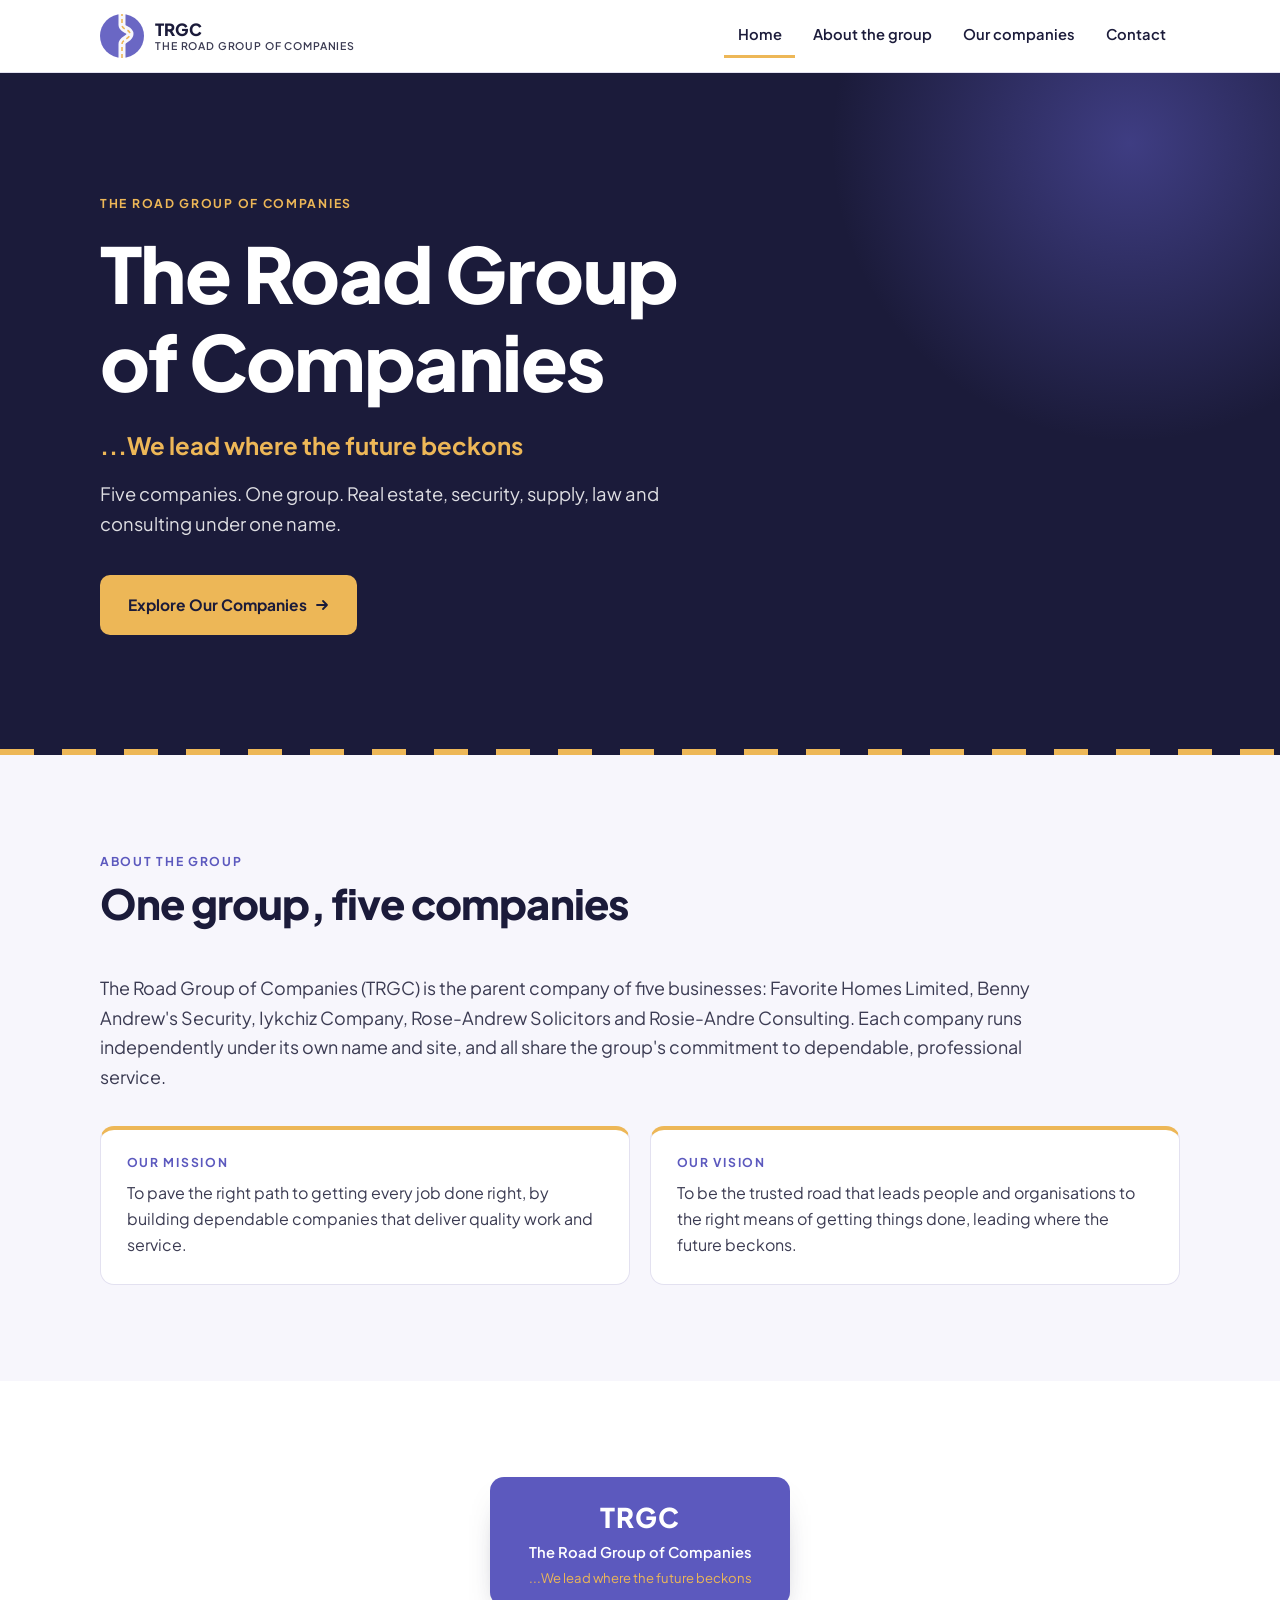
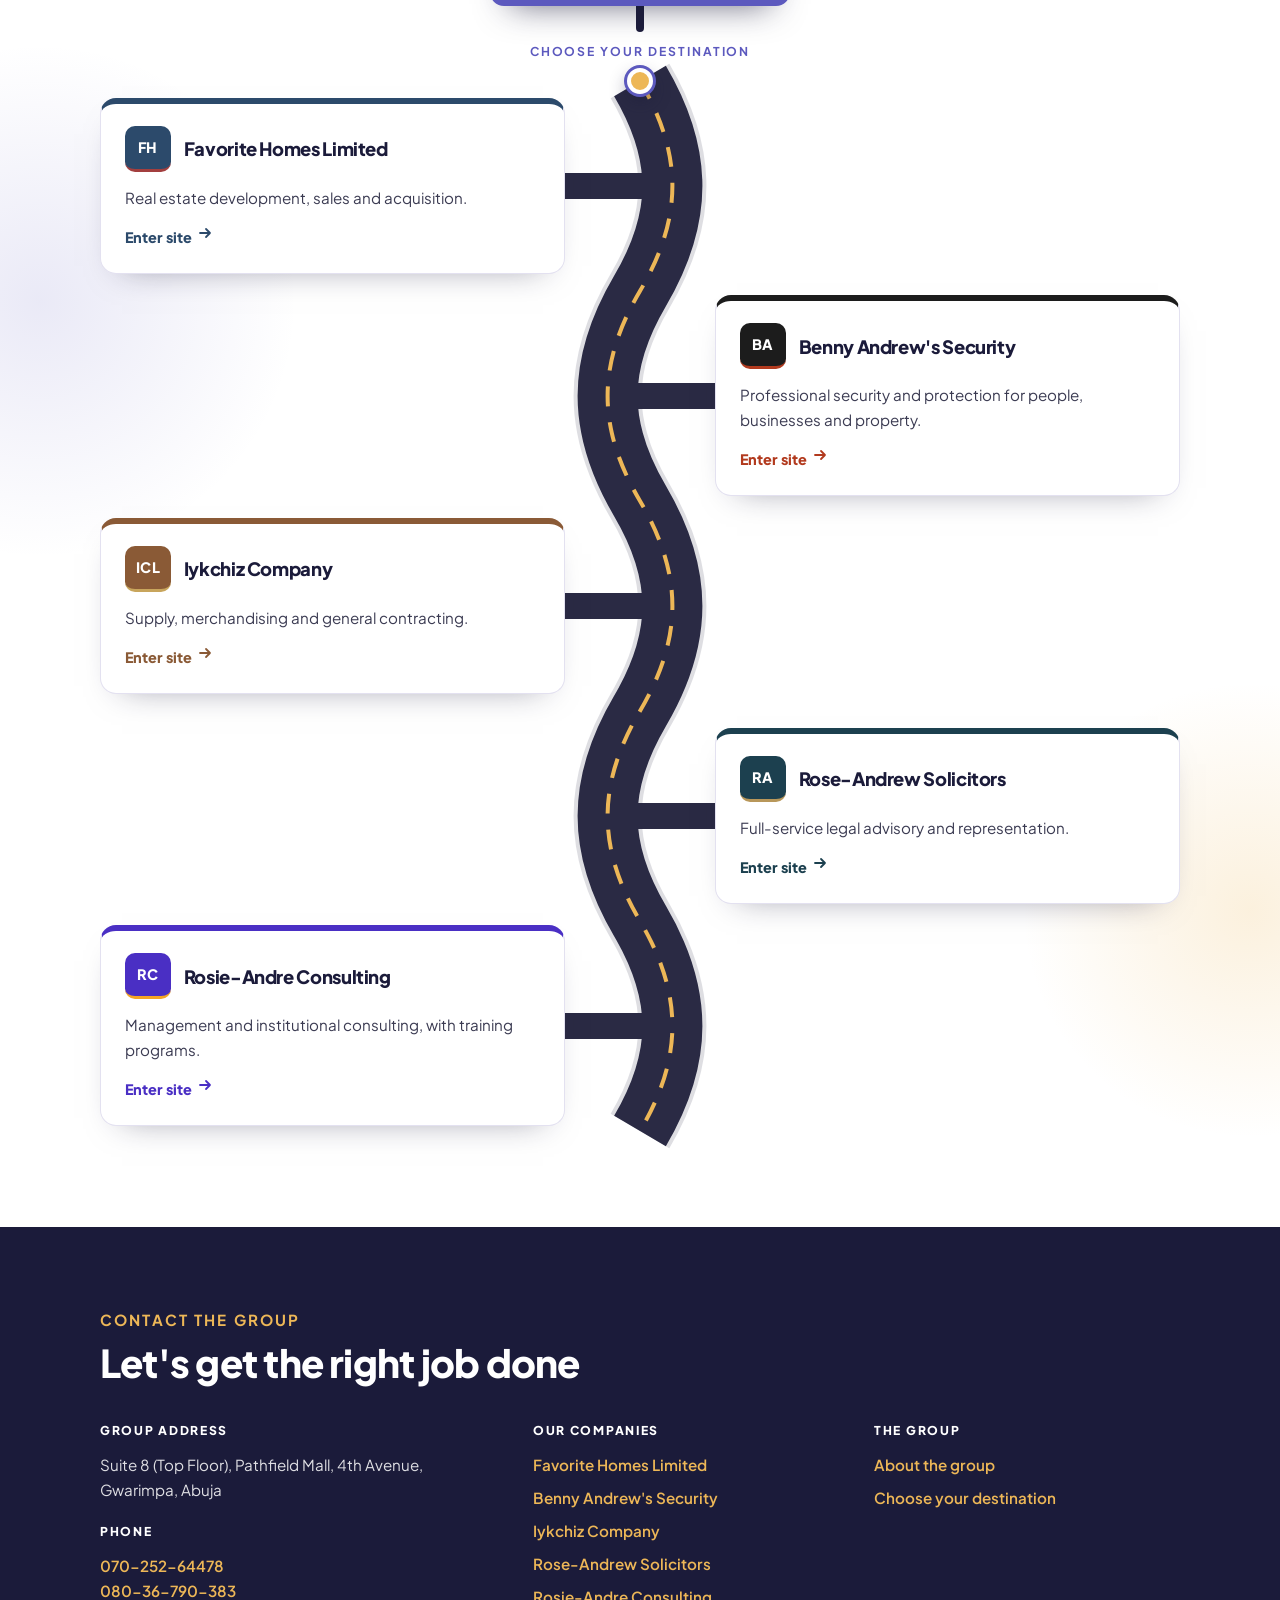
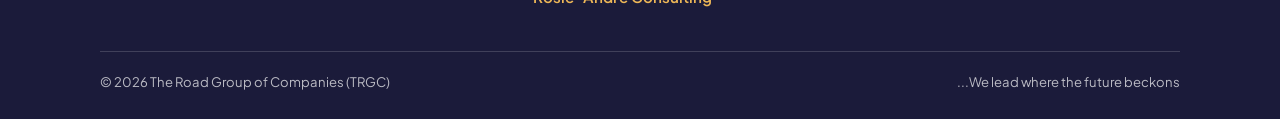
==== commit fa24e05d: "Add new company pages for Favorite Homes, Iykchiz Company, Rose-Andrew Solicitors, and Rosie-Andre C" ====
--- a/index.html
+++ b/index.html
@@ -3,352 +3,155 @@
 <head>
 <meta charset="UTF-8">
 <meta name="viewport" content="width=device-width, initial-scale=1.0">
-<title>The Road Group of Companies</title>
-<meta name="description" content="The Road Group of Companies — parent group of Favorite Homes Limited, Rose-Andrew Solicitors, Rosie-Andre Consulting, Benny-Andrew Security and Iykchiz.">
+<title>The Road Group of Companies (TRGC) | ...We lead where the future beckons</title>
+<meta name="description" content="The Road Group of Companies (TRGC) is the parent company of Favorite Homes Limited, Benny Andrew's Security, Iykchiz Company, Rose-Andrew Solicitors and Rosie-Andre Consulting.">
 <link rel="preconnect" href="https://fonts.googleapis.com">
 <link rel="preconnect" href="https://fonts.gstatic.com" crossorigin>
-<link href="https://fonts.googleapis.com/css2?family=Fraunces:ital,opsz,wght@0,9..144,500;0,9..144,600;0,9..144,700;0,9..144,900;1,9..144,500;1,9..144,600&family=Archivo:wght@400;500;600;700&family=IBM+Plex+Mono:wght@500;600&display=swap" rel="stylesheet">
+<link href="https://fonts.googleapis.com/css2?family=Plus+Jakarta+Sans:wght@400;500;600;700;800&display=swap" rel="stylesheet">
 <link rel="stylesheet" href="styles.css">
 </head>
 <body>
 
 <header class="nav">
   <div class="container nav-inner">
-    <a class="wordmark" href="#top">
-      <svg viewBox="0 0 26 26" fill="none" xmlns="http://www.w3.org/2000/svg">
-        <path d="M13 2 L13 11" stroke="currentColor" stroke-width="2"/>
-        <path d="M13 11 L5 24" stroke="currentColor" stroke-width="2"/>
-        <path d="M13 11 L21 24" stroke="currentColor" stroke-width="2"/>
-        <circle cx="13" cy="11" r="2.2" fill="currentColor"/>
-      </svg>
-      The&nbsp;Road&nbsp;Group
+    <a class="brand" href="#home" aria-label="TRGC home">
+      <svg viewBox="0 0 44 44" aria-hidden="true"><circle cx="22" cy="22" r="22" fill="#6A67C4"/><path d="M22 44V30c0-5 8-5 8-10s-8-4-8-9V0" stroke="#fff" stroke-width="7" fill="none" opacity=".95"/><path d="M22 44V30c0-5 8-5 8-10s-8-4-8-9V0" stroke="#EDB757" stroke-width="1.6" stroke-dasharray="4 3" fill="none"/><circle cx="22" cy="22" r="22" fill="none"/></svg>
+      <span class="brand-name">TRGC<small>The Road Group of Companies</small></span>
     </a>
-    <nav class="nav-routes" aria-label="Companies">
-      <a class="nav-pill" href="#favorite-homes">FH · Homes</a>
-      <a class="nav-pill" href="#rose-andrew">RS · Solicitors</a>
-      <a class="nav-pill" href="#rosie-andre">RC · Consulting</a>
-      <a class="nav-pill" href="#benny-andrew">BS · Security</a>
-      <a class="nav-pill" href="#iykchiz">IK · Iykchiz</a>
+    <button class="menu-toggle" type="button" aria-expanded="false" aria-controls="menu">Menu</button>
+    <nav class="menu" id="menu" aria-label="Main">
+      <a href="#home">Home</a>
+      <a href="#about">About the group</a>
+      <a href="#road">Our companies</a>
+      <a href="#contact">Contact</a>
     </nav>
-    <a class="nav-cta" href="#contact">Enquire</a>
   </div>
 </header>
 
-<main id="top">
-  <section class="hero">
+<main>
+  <section class="hero" id="home">
+    <div class="container hero-inner">
+      <p class="eyebrow">The Road Group of Companies</p>
+      <h1>The Road Group of Companies</h1>
+      <p class="slogan">...We lead where the future beckons</p>
+      <p class="lede">Five companies. One group. Real estate, security, supply, law and consulting under one name.</p>
+      <a class="btn btn-gold" href="#road">Explore Our Companies <svg width="14" height="14" viewBox="0 0 14 14" fill="none" aria-hidden="true"><path d="M2 7h10M8 3l4 4-4 4" stroke="currentColor" stroke-width="1.8" stroke-linecap="round" stroke-linejoin="round"/></svg></a>
+    </div>
+  </section>
+
+  <section class="section alt" id="about">
     <div class="container">
-      <div class="hero-head">
-        <p class="eyebrow">The Road Group of Companies</p>
-        <h1>One road. <em>Five</em> destinations.</h1>
-        <p class="lede">A parent group overseeing five independent businesses in property, law, advisory, security and ventures &mdash; each running its own operation, all built on the same road.</p>
-      </div>
-      <div class="hero-actions">
-        <a class="btn-primary" href="#directory">
-          Explore the Group
-          <svg width="14" height="14" viewBox="0 0 14 14" fill="none"><path d="M2 7h10M8 3l4 4-4 4" stroke="currentColor" stroke-width="1.6" stroke-linecap="round" stroke-linejoin="round"/></svg>
-        </a>
-        <a class="btn-ghost" href="#contact">General enquiries</a>
-      </div>
-    </div>
-    <div class="road-strip" role="presentation">
-      <div class="stops">
-        <span class="stop"></span><span class="stop"></span><span class="stop"></span><span class="stop"></span><span class="stop"></span>
+      <div class="section-head"><p class="eyebrow">About the group</p><h2>One group, five companies</h2></div>
+      <p class="about-text">The Road Group of Companies (TRGC) is the parent company of five businesses: Favorite Homes Limited, Benny Andrew's Security, Iykchiz Company, Rose-Andrew Solicitors and Rosie-Andre Consulting. Each company runs independently under its own name and site, and all share the group's commitment to dependable, professional service.</p>
+      <div class="mv">
+        <article><h3>Our mission</h3><p>To pave the right path to getting every job done right, by building dependable companies that deliver quality work and service.</p></article>
+        <article><h3>Our vision</h3><p>To be the trusted road that leads people and organisations to the right means of getting things done, leading where the future beckons.</p></article>
       </div>
     </div>
   </section>
 
-  <section class="intro">
-    <div class="container intro-grid">
-      <p class="eyebrow">The Group</p>
-      <p>The Road Group of Companies exists to build things that last &mdash; homes, counsel, strategy, protection and new ventures &mdash; under one holding structure. Each subsidiary keeps its own identity, its own team, and its own way of working; the Group's role is to give them a common road to grow on.</p>
-    </div>
-  </section>
-
-  <section class="directory" id="directory">
+  <section class="section road-section" id="road">
     <div class="container">
-      <div class="section-head">
-        <div>
-          <p class="eyebrow">Choose a route</p>
-          <h2>Five companies, one group.</h2>
+      <div class="sign">
+        <div class="sign-board"><strong>TRGC</strong><span>The Road Group of Companies</span><em>...We lead where the future beckons</em></div>
+      </div>
+      <p class="choose">Choose your destination</p>
+      <div class="road" id="road-track">
+        <svg class="road-svg" viewBox="0 0 100 100" preserveAspectRatio="none" aria-hidden="true" focusable="false">
+          <path class="road-edge" d="M50 0 C54 7 54 13 50 20 C46 27 46 33 50 40 C54 47 54 53 50 60 C46 67 46 73 50 80 C54 87 54 93 50 100"/>
+          <path class="road-bed" d="M50 0 C54 7 54 13 50 20 C46 27 46 33 50 40 C54 47 54 53 50 60 C46 67 46 73 50 80 C54 87 54 93 50 100"/>
+          <path class="road-mid" id="road-path" d="M50 0 C54 7 54 13 50 20 C46 27 46 33 50 40 C54 47 54 53 50 60 C46 67 46 73 50 80 C54 87 54 93 50 100"/>
+        </svg>
+        <span class="car" aria-hidden="true"></span>
+        <ol class="dests">
+      <li class="dest">
+        <div class="stop">
+          <a class="dest-card" href="favorite-homes/" style="--c:#2C4A6B;--c2:#A33F3F;--c-link:#2C4A6B">
+            <div class="dest-top"><span class="logo" aria-hidden="true">FH</span><h3>Favorite Homes Limited</h3></div>
+            <p>Real estate development, sales and acquisition.</p>
+            <span class="enter">Enter site <svg width="14" height="14" viewBox="0 0 14 14" fill="none" aria-hidden="true"><path d="M2 7h10M8 3l4 4-4 4" stroke="currentColor" stroke-width="1.8" stroke-linecap="round" stroke-linejoin="round"/></svg></span>
+          </a>
         </div>
-      </div>
-      <div class="directory-grid">
-        <a class="dir-card" style="--accent:var(--brick)" href="#favorite-homes">
-          <span class="dir-code">FH · Real Estate</span>
-          <h3>Favorite Homes Limited</h3>
-          <p>Property development, sales and management &mdash; building homes for generations.</p>
-          <span class="dir-link">Explore Company →</span>
-        </a>
-        <a class="dir-card" style="--accent:var(--navy)" href="#rose-andrew">
-          <span class="dir-code">RS · Legal</span>
-          <h3>Rose-Andrew Solicitors</h3>
-          <p>Legal counsel across corporate, property and dispute matters.</p>
-          <span class="dir-link">Explore Company →</span>
-        </a>
-        <a class="dir-card" style="--accent:var(--teal)" href="#rosie-andre">
-          <span class="dir-code">RC · Advisory</span>
-          <h3>Rosie-Andre Consulting</h3>
-          <p>Strategy and operations advisory for growing businesses.</p>
-          <span class="dir-link">Explore Company →</span>
-        </a>
-        <a class="dir-card" style="--accent:var(--graphite)" href="#benny-andrew">
-          <span class="dir-code">BS · Security</span>
-          <h3>Benny-Andrew Security</h3>
-          <p>Manned guarding and protection for homes and businesses.</p>
-          <span class="dir-link">Explore Company →</span>
-        </a>
-        <a class="dir-card" style="--accent:var(--plum)" href="#iykchiz">
-          <span class="dir-code">IK · Ventures</span>
-          <h3>Iykchiz</h3>
-          <p>The Group's home for new consumer and lifestyle ventures.</p>
-          <span class="dir-link">Explore Company →</span>
-        </a>
-      </div>
-    </div>
-  </section>
-
-  <section class="routes container" aria-label="Company profiles">
-
-    <div class="route-section" id="favorite-homes" style="--accent:var(--brick)" data-reveal>
-      <div class="route-spine"><span class="route-node"></span></div>
-      <div class="route-fill route-content">
-        <div class="route-badge">FH</div>
-        <div>
-          <p class="route-tag">Real Estate &amp; Property</p>
-          <h3>Favorite Homes Limited</h3>
+      </li>
+      <li class="dest right">
+        <div class="stop">
+          <a class="dest-card" href="benny-andrews-security/" style="--c:#1C1C1C;--c2:#B23A1E;--c-link:#B23A1E">
+            <div class="dest-top"><span class="logo" aria-hidden="true">BA</span><h3>Benny Andrew's Security</h3></div>
+            <p>Professional security and protection for people, businesses and property.</p>
+            <span class="enter">Enter site <svg width="14" height="14" viewBox="0 0 14 14" fill="none" aria-hidden="true"><path d="M2 7h10M8 3l4 4-4 4" stroke="currentColor" stroke-width="1.8" stroke-linecap="round" stroke-linejoin="round"/></svg></span>
+          </a>
         </div>
-        <p class="overview">Building Homes for Generations. Favorite Homes Limited develops, sells and manages residential and commercial property, delivering spaces designed for long-term living.</p>
-        <div class="route-meta">
-          <div>
-            <span class="field-label">Services</span>
-            <div class="pill-list">
-              <span class="pill">Residential Development</span>
-              <span class="pill">Property Sales &amp; Leasing</span>
-              <span class="pill">Property Management</span>
-              <span class="pill">Real Estate Advisory</span>
-            </div>
-          </div>
-          <div>
-            <span class="field-label">Areas of Operation</span>
-            <div class="pill-list"><span class="pill">Gwarimpa, Abuja</span></div>
-          </div>
+      </li>
+      <li class="dest">
+        <div class="stop">
+          <a class="dest-card" href="iykchiz/" style="--c:#8A5A36;--c2:#C8A55C;--c-link:#8A5A36">
+            <div class="dest-top"><span class="logo" aria-hidden="true">ICL</span><h3>Iykchiz Company</h3></div>
+            <p>Supply, merchandising and general contracting.</p>
+            <span class="enter">Enter site <svg width="14" height="14" viewBox="0 0 14 14" fill="none" aria-hidden="true"><path d="M2 7h10M8 3l4 4-4 4" stroke="currentColor" stroke-width="1.8" stroke-linecap="round" stroke-linejoin="round"/></svg></span>
+          </a>
         </div>
-        <div class="contact-block">
-          <span class="field-label">Contact</span>
-          <div class="contact-row">
-            <svg viewBox="0 0 20 20" fill="none"><path d="M10 18s6-5.2 6-9.8A6 6 0 0 0 4 8.2C4 12.8 10 18 10 18Z" stroke="currentColor" stroke-width="1.4"/><circle cx="10" cy="8.2" r="2" stroke="currentColor" stroke-width="1.4"/></svg>
-            <span>Pathfield Mall, Gwarimpa 4th Avenue, Top Floor S08</span>
-          </div>
-          <div class="contact-row">
-            <svg viewBox="0 0 20 20" fill="none"><path d="M3 5.5 10 11l7-5.5" stroke="currentColor" stroke-width="1.4" stroke-linecap="round"/><rect x="3" y="4" width="14" height="12" rx="1.4" stroke="currentColor" stroke-width="1.4"/></svg>
-            <a href="mailto:cbfavour174@gmail.com?subject=Property%20Enquiry">cbfavour174@gmail.com</a>
-          </div>
-          <div class="contact-row">
-            <svg viewBox="0 0 20 20" fill="none"><path d="M6.5 3.5c.4 1 1 2 1.8 2.8L6.8 7.8a11 11 0 0 0 5.4 5.4l1.5-1.5c.8.8 1.8 1.4 2.8 1.8v2a1.2 1.2 0 0 1-1.3 1.2A13.5 13.5 0 0 1 3.3 4.8 1.2 1.2 0 0 1 4.5 3.5h2Z" stroke="currentColor" stroke-width="1.3" stroke-linejoin="round"/></svg>
-            <a href="tel:+2348067544662">+234 806 754 4662</a> &nbsp;/&nbsp; <a href="tel:+2348036790383">+234 803 679 0383</a>
-          </div>
+      </li>
+      <li class="dest right">
+        <div class="stop">
+          <a class="dest-card" href="rose-andrew/" style="--c:#1C404F;--c2:#B8975A;--c-link:#1C404F">
+            <div class="dest-top"><span class="logo" aria-hidden="true">RA</span><h3>Rose-Andrew Solicitors</h3></div>
+            <p>Full-service legal advisory and representation.</p>
+            <span class="enter">Enter site <svg width="14" height="14" viewBox="0 0 14 14" fill="none" aria-hidden="true"><path d="M2 7h10M8 3l4 4-4 4" stroke="currentColor" stroke-width="1.8" stroke-linecap="round" stroke-linejoin="round"/></svg></span>
+          </a>
         </div>
-        <a class="route-cta" href="mailto:cbfavour174@gmail.com?subject=Property%20Enquiry">Enquire About a Property</a>
-      </div>
-    </div>
-
-    <div class="route-section flip" id="rose-andrew" style="--accent:var(--navy)" data-reveal>
-      <div class="route-spine"><span class="route-node"></span></div>
-      <div class="route-fill route-content">
-        <div class="route-badge">RS</div>
-        <div>
-          <p class="route-tag">Legal Practice</p>
-          <h3>Rose-Andrew Solicitors</h3>
+      </li>
+      <li class="dest">
+        <div class="stop">
+          <a class="dest-card" href="rosie-andre/" style="--c:#4A2FC4;--c2:#F5A524;--c-link:#4A2FC4">
+            <div class="dest-top"><span class="logo" aria-hidden="true">RC</span><h3>Rosie-Andre Consulting</h3></div>
+            <p>Management and institutional consulting, with training programs.</p>
+            <span class="enter">Enter site <svg width="14" height="14" viewBox="0 0 14 14" fill="none" aria-hidden="true"><path d="M2 7h10M8 3l4 4-4 4" stroke="currentColor" stroke-width="1.8" stroke-linecap="round" stroke-linejoin="round"/></svg></span>
+          </a>
         </div>
-        <p class="overview">A legal practice offering counsel across corporate, property and dispute matters &mdash; for individuals and businesses within the Group and beyond.</p>
-        <div class="route-meta">
-          <div>
-            <span class="field-label">Services</span>
-            <div class="pill-list">
-              <span class="pill">Corporate &amp; Commercial Law</span>
-              <span class="pill">Property Law</span>
-              <span class="pill">Dispute Resolution</span>
-              <span class="pill">Legal Advisory</span>
-            </div>
-          </div>
-          <div>
-            <span class="field-label">Areas of Operation</span>
-            <div class="pill-list"><span class="pill">Abuja, Nigeria</span></div>
-          </div>
-        </div>
-        <div class="contact-block">
-          <span class="field-label">Contact</span>
-          <div class="contact-row">
-            <svg viewBox="0 0 20 20" fill="none"><path d="M3 5.5 10 11l7-5.5" stroke="currentColor" stroke-width="1.4" stroke-linecap="round"/><rect x="3" y="4" width="14" height="12" rx="1.4" stroke="currentColor" stroke-width="1.4"/></svg>
-            <a href="mailto:cbfavour174@gmail.com?subject=Enquiry%3A%20Rose-Andrew%20Solicitors">Enquire via The Road Group</a>
-          </div>
-        </div>
-        <a class="route-cta" href="mailto:cbfavour174@gmail.com?subject=Enquiry%3A%20Rose-Andrew%20Solicitors">Enquire About Legal Services</a>
-      </div>
-    </div>
-
-    <div class="route-section" id="rosie-andre" style="--accent:var(--teal)" data-reveal>
-      <div class="route-spine"><span class="route-node"></span></div>
-      <div class="route-fill route-content">
-        <div class="route-badge">RC</div>
-        <div>
-          <p class="route-tag">Consulting</p>
-          <h3>Rosie-Andre Consulting</h3>
-        </div>
-        <p class="overview">An advisory practice supporting businesses with strategy, operations and growth planning at every stage.</p>
-        <div class="route-meta">
-          <div>
-            <span class="field-label">Services</span>
-            <div class="pill-list">
-              <span class="pill">Business Strategy</span>
-              <span class="pill">Operations Advisory</span>
-              <span class="pill">Market Entry Support</span>
-              <span class="pill">Organisational Development</span>
-            </div>
-          </div>
-          <div>
-            <span class="field-label">Areas of Operation</span>
-            <div class="pill-list"><span class="pill">Abuja, Nigeria</span></div>
-          </div>
-        </div>
-        <div class="contact-block">
-          <span class="field-label">Contact</span>
-          <div class="contact-row">
-            <svg viewBox="0 0 20 20" fill="none"><path d="M3 5.5 10 11l7-5.5" stroke="currentColor" stroke-width="1.4" stroke-linecap="round"/><rect x="3" y="4" width="14" height="12" rx="1.4" stroke="currentColor" stroke-width="1.4"/></svg>
-            <a href="mailto:cbfavour174@gmail.com?subject=Enquiry%3A%20Rosie-Andre%20Consulting">Enquire via The Road Group</a>
-          </div>
-        </div>
-        <a class="route-cta" href="mailto:cbfavour174@gmail.com?subject=Enquiry%3A%20Rosie-Andre%20Consulting">Enquire About Consulting</a>
-      </div>
-    </div>
-
-    <div class="route-section flip" id="benny-andrew" style="--accent:var(--graphite)" data-reveal>
-      <div class="route-spine"><span class="route-node"></span></div>
-      <div class="route-fill route-content">
-        <div class="route-badge">BS</div>
-        <div>
-          <p class="route-tag">Security Services</p>
-          <h3>Benny-Andrew Security</h3>
-        </div>
-        <p class="overview">A security services provider protecting residential, commercial and corporate properties across the Group's portfolio and beyond.</p>
-        <div class="route-meta">
-          <div>
-            <span class="field-label">Services</span>
-            <div class="pill-list">
-              <span class="pill">Manned Guarding</span>
-              <span class="pill">Residential Security</span>
-              <span class="pill">Corporate Security</span>
-              <span class="pill">Risk Assessment</span>
-            </div>
-          </div>
-          <div>
-            <span class="field-label">Areas of Operation</span>
-            <div class="pill-list"><span class="pill">Abuja, Nigeria</span></div>
-          </div>
-        </div>
-        <div class="contact-block">
-          <span class="field-label">Contact</span>
-          <div class="contact-row">
-            <svg viewBox="0 0 20 20" fill="none"><path d="M3 5.5 10 11l7-5.5" stroke="currentColor" stroke-width="1.4" stroke-linecap="round"/><rect x="3" y="4" width="14" height="12" rx="1.4" stroke="currentColor" stroke-width="1.4"/></svg>
-            <a href="mailto:cbfavour174@gmail.com?subject=Enquiry%3A%20Benny-Andrew%20Security">Enquire via The Road Group</a>
-          </div>
-        </div>
-        <a class="route-cta" href="mailto:cbfavour174@gmail.com?subject=Enquiry%3A%20Benny-Andrew%20Security">Enquire About Security Services</a>
-      </div>
-    </div>
-
-    <div class="route-section" id="iykchiz" style="--accent:var(--plum)" data-reveal>
-      <div class="route-spine"><span class="route-node"></span></div>
-      <div class="route-fill route-content">
-        <div class="route-badge">IK</div>
-        <div>
-          <p class="route-tag">Ventures</p>
-          <h3>Iykchiz</h3>
-        </div>
-        <p class="overview">The Group's ventures arm &mdash; home to emerging consumer and lifestyle initiatives building under The Road Group of Companies.</p>
-        <div class="route-meta">
-          <div>
-            <span class="field-label">Focus</span>
-            <div class="pill-list">
-              <span class="pill">Brand Ventures</span>
-              <span class="pill">Lifestyle Projects</span>
-              <span class="pill">New Initiatives</span>
-            </div>
-          </div>
-          <div>
-            <span class="field-label">Areas of Operation</span>
-            <div class="pill-list"><span class="pill">Abuja, Nigeria</span></div>
-          </div>
-        </div>
-        <div class="contact-block">
-          <span class="field-label">Contact</span>
-          <div class="contact-row">
-            <svg viewBox="0 0 20 20" fill="none"><path d="M3 5.5 10 11l7-5.5" stroke="currentColor" stroke-width="1.4" stroke-linecap="round"/><rect x="3" y="4" width="14" height="12" rx="1.4" stroke="currentColor" stroke-width="1.4"/></svg>
-            <a href="mailto:cbfavour174@gmail.com?subject=Enquiry%3A%20Iykchiz">Enquire via The Road Group</a>
-          </div>
-        </div>
-        <a class="route-cta" href="mailto:cbfavour174@gmail.com?subject=Enquiry%3A%20Iykchiz">Learn More</a>
-      </div>
-    </div>
-
-  </section>
-
-  <section class="contact-cta" id="contact">
-    <div class="container contact-cta-grid">
-      <div>
-        <p class="eyebrow">End of the road</p>
-        <h2>Not sure which company you need?</h2>
-        <p style="margin-top:1rem;">Send a general enquiry to the Group and it will be routed to the right subsidiary &mdash; or reach any company directly from its profile above.</p>
-        <a class="btn-primary" style="margin-top:2rem;" href="mailto:cbfavour174@gmail.com?subject=General%20Enquiry">
-          Send a General Enquiry
-          <svg width="14" height="14" viewBox="0 0 14 14" fill="none"><path d="M2 7h10M8 3l4 4-4 4" stroke="currentColor" stroke-width="1.6" stroke-linecap="round" stroke-linejoin="round"/></svg>
-        </a>
-      </div>
-      <div class="cc-list">
-        <div class="cc-item">
-          <svg viewBox="0 0 20 20" fill="none"><path d="M10 18s6-5.2 6-9.8A6 6 0 0 0 4 8.2C4 12.8 10 18 10 18Z" stroke="currentColor" stroke-width="1.4"/><circle cx="10" cy="8.2" r="2" stroke="currentColor" stroke-width="1.4"/></svg>
-          <span>Pathfield Mall, Gwarimpa 4th Avenue, Top Floor S08<span class="cc-sub">Group Head Office &mdash; Abuja, Nigeria</span></span>
-        </div>
-        <div class="cc-item">
-          <svg viewBox="0 0 20 20" fill="none"><path d="M6.5 3.5c.4 1 1 2 1.8 2.8L6.8 7.8a11 11 0 0 0 5.4 5.4l1.5-1.5c.8.8 1.8 1.4 2.8 1.8v2a1.2 1.2 0 0 1-1.3 1.2A13.5 13.5 0 0 1 3.3 4.8 1.2 1.2 0 0 1 4.5 3.5h2Z" stroke="currentColor" stroke-width="1.3" stroke-linejoin="round"/></svg>
-          <a href="tel:+2348067544662">+234 806 754 4662<span class="cc-sub">+234 803 679 0383</span></a>
-        </div>
-        <div class="cc-item">
-          <svg viewBox="0 0 20 20" fill="none"><path d="M3 5.5 10 11l7-5.5" stroke="currentColor" stroke-width="1.4" stroke-linecap="round"/><rect x="3" y="4" width="14" height="12" rx="1.4" stroke="currentColor" stroke-width="1.4"/></svg>
-          <a href="mailto:cbfavour174@gmail.com">cbfavour174@gmail.com</a>
-        </div>
+      </li>
+        </ol>
       </div>
     </div>
   </section>
 </main>
 
-<footer>
-  <div class="container footer-inner">
-    <span>The Road Group of Companies</span>
-    <span>Favorite Homes Limited &middot; RC 1249423</span>
-    <span>&copy; 2026 &middot; Building Homes for Generations</span>
+<footer class="footer" id="contact">
+  <div class="container">
+    <p class="eyebrow">Contact the group</p>
+    <h2>Let's get the right job done</h2>
+    <div class="footer-grid">
+      <div>
+        <h3>Group address</h3>
+        <p>Suite 8 (Top Floor), Pathfield Mall, 4th Avenue, Gwarimpa, Abuja</p>
+        <h3 style="margin-top:1.4rem">Phone</h3>
+        <p><a href="tel:+2347025264478">070-252-64478</a><br><a href="tel:+2348036790383">080-36-790-383</a></p>
+        <!-- EMAIL: add the group email here once it is created together with the domain. -->
+      </div>
+      <div>
+        <h3>Our companies</h3>
+        <ul>
+          <li><a href="favorite-homes/">Favorite Homes Limited</a></li>
+          <li><a href="benny-andrews-security/">Benny Andrew's Security</a></li>
+          <li><a href="iykchiz/">Iykchiz Company</a></li>
+          <li><a href="rose-andrew/">Rose-Andrew Solicitors</a></li>
+          <li><a href="rosie-andre/">Rosie-Andre Consulting</a></li>
+        </ul>
+      </div>
+      <div>
+        <h3>The group</h3>
+        <ul>
+          <li><a href="#about">About the group</a></li>
+          <li><a href="#road">Choose your destination</a></li>
+        </ul>
+      </div>
+    </div>
+    <div class="footer-bottom">
+      <span>&copy; 2026 The Road Group of Companies (TRGC)</span>
+      <span>...We lead where the future beckons</span>
+    </div>
   </div>
 </footer>
 
-<script>
-  (function(){
-    var reduced = window.matchMedia('(prefers-reduced-motion: reduce)').matches;
-    var items = document.querySelectorAll('[data-reveal]');
-    if(reduced || !('IntersectionObserver' in window)){
-      items.forEach(function(el){ el.classList.add('is-visible'); });
-      return;
-    }
-    var io = new IntersectionObserver(function(entries){
-      entries.forEach(function(entry){
-        if(entry.isIntersecting){
-          entry.target.classList.add('is-visible');
-          io.unobserve(entry.target);
-        }
-      });
-    }, { threshold: 0.15, rootMargin: '0px 0px -60px 0px' });
-    items.forEach(function(el){ io.observe(el); });
-  })();
-</script>
-
+<script src="site.js"></script>
 </body>
 </html>
--- a/styles.css
+++ b/styles.css
@@ -1,512 +1,193 @@
+/* =========================================================
+   TRGC — The Road Group of Companies (parent / landing page)
+   Palette from the TRGC Brand Color Guide.
+   ========================================================= */
 :root{
-  --paper: #F5F1E7;
-  --paper-raised: #FCFAF3;
-  --ink: #171B2B;
-  --ink-soft: #565F78;
-  --ink-faint: #8A8F9E;
-  --line: rgba(23,27,43,0.14);
-  --line-strong: rgba(23,27,43,0.28);
-  --gold: #A97C2F;
-  --gold-strong: #8C6323;
-  --brick: #96382F;
-  --navy: #24345E;
-  --teal: #3C6E64;
-  --plum: #6B3F63;
-  --graphite: #6B5B2E;
-  --shadow: 0 1px 2px rgba(23,27,43,0.06), 0 12px 32px -16px rgba(23,27,43,0.22);
-  --radius-s: 3px;
-  --radius-m: 6px;
+  --primary:#5C59BE;   /* Royal Indigo */
+  --accent:#EDB757;    /* Road Gold */
+  --deep:#1B1B3A;     /* Midnight Ink */
+  --body:#3B3B52;     /* Soft Slate */
+  --light:#F7F6FC;    /* Mist */
+  --border:#E3E1F0;
+  --white:#FFFFFF;
+  --asphalt:#2A2A44;
 }
 
-@media (prefers-color-scheme: dark){
-  :root:not([data-theme="light"]){
-    --paper: #10131E;
-    --paper-raised: #171B2A;
-    --ink: #EFEBE0;
-    --ink-soft: #A7AEC4;
-    --ink-faint: #6D7288;
-    --line: rgba(239,235,224,0.14);
-    --line-strong: rgba(239,235,224,0.28);
-    --gold: #D9AE5C;
-    --gold-strong: #E8C077;
-    --brick: #C1655A;
-    --navy: #7A8FCB;
-    --teal: #6FAA9C;
-    --plum: #B080A8;
-    --graphite: #C7A24C;
-    --shadow: 0 1px 2px rgba(0,0,0,0.3), 0 20px 40px -20px rgba(0,0,0,0.6);
+*{ box-sizing:border-box; }
+html{ scroll-behavior:smooth; scroll-padding-top:84px; }
+html,body{ max-width:100%; overflow-x:hidden; }
+body{
+  margin:0; background:var(--white); color:var(--body);
+  font-family:"Plus Jakarta Sans",ui-sans-serif,system-ui,-apple-system,"Segoe UI",sans-serif;
+  font-size:16px; line-height:1.65; -webkit-font-smoothing:antialiased;
+}
+h1,h2,h3,p,ul,ol{ margin:0; }
+ul,ol{ padding:0; list-style:none; }
+img,svg{ max-width:100%; }
+h1,h2,h3{ font-weight:800; letter-spacing:-0.02em; line-height:1.15; text-wrap:balance; }
+a{ color:var(--primary); text-decoration:underline; text-underline-offset:3px; }
+a:hover{ color:var(--deep); }
+:focus-visible{ outline:3px solid var(--primary); outline-offset:3px; }
+.container{ max-width:1160px; margin:0 auto; padding:0 clamp(1.25rem,4vw,2.5rem); }
+@media (prefers-reduced-motion:reduce){
+  html{ scroll-behavior:auto; }
+  *,*::before,*::after{ transition-duration:.001ms !important; animation-duration:.001ms !important; }
+}
+
+/* ---------- menu bar: white, midnight links, gold underline on current ---------- */
+.nav{ position:sticky; top:0; z-index:50; background:#fff; border-bottom:1px solid var(--border); }
+.nav-inner{ display:flex; align-items:center; gap:1.5rem; min-height:72px; position:relative; }
+.brand{ display:flex; align-items:center; gap:.7rem; text-decoration:none; color:var(--deep); flex-shrink:0; }
+.brand:hover{ color:var(--deep); }
+.brand svg{ width:44px; height:44px; flex-shrink:0; }
+.brand-name{ font-weight:800; font-size:1.05rem; line-height:1.15; }
+.brand-name small{ display:block; font-weight:600; font-size:.66rem; letter-spacing:.08em; text-transform:uppercase; color:var(--body); }
+.menu{ display:flex; gap:.25rem; margin-left:auto; }
+.menu a{ color:var(--deep); text-decoration:none; font-weight:600; font-size:.92rem; padding:.5rem .85rem; border-bottom:3px solid transparent; }
+.menu a:hover{ color:var(--deep); border-bottom-color:var(--border); }
+.menu a[aria-current="true"]{ border-bottom-color:var(--accent); }
+.menu-toggle{ display:none; margin-left:auto; background:none; border:1.5px solid var(--border); border-radius:8px; padding:.5rem .7rem; color:var(--deep); cursor:pointer; font:inherit; font-weight:700; font-size:.85rem; }
+
+/* ---------- buttons ---------- */
+.btn{
+  display:inline-flex; align-items:center; gap:.55rem; font:inherit; font-weight:700; font-size:.97rem;
+  text-decoration:none; cursor:pointer; padding:.95rem 1.6rem; border-radius:10px; border:2px solid transparent;
+  transition:background .15s ease,color .15s ease,transform .15s ease;
+}
+.btn:hover{ transform:translateY(-1px); }
+.btn-gold{ background:var(--accent); color:var(--deep); }          /* on dark sections */
+.btn-gold:hover{ background:#fff; color:var(--deep); }
+.btn-indigo{ background:var(--primary); color:#fff; }              /* on light sections */
+.btn-indigo:hover{ background:var(--deep); color:#fff; }
+
+/* ---------- hero ---------- */
+.hero{ background:var(--deep); color:#fff; position:relative; overflow:hidden; }
+.hero::before{ /* faint indigo glow */
+  content:""; position:absolute; width:620px; height:620px; right:-160px; top:-240px; border-radius:50%;
+  background:radial-gradient(circle,rgba(92,89,190,.55),transparent 68%);
+}
+.hero::after{ /* gold dashed road line along the bottom */
+  content:""; position:absolute; left:0; right:0; bottom:0; height:6px;
+  background:repeating-linear-gradient(90deg,var(--accent) 0 34px,transparent 34px 62px);
+  animation:drive 6s linear infinite;
+}
+@keyframes drive{ to{ background-position:-124px 0; } }
+.hero-inner{ position:relative; z-index:1; padding-top:clamp(4rem,10vw,7.5rem); padding-bottom:clamp(4.5rem,10vw,7.5rem); }
+.hero-inner > *{ max-width:760px; }
+.hero-inner > .lede{ max-width:46ch; }
+.eyebrow{ font-weight:700; font-size:.76rem; letter-spacing:.14em; text-transform:uppercase; color:var(--primary); }
+.hero .eyebrow{ color:var(--accent); }
+.hero h1{ font-size:clamp(2.6rem,7vw,4.8rem); margin-top:1rem; color:#fff; }
+.hero .slogan{ margin-top:1.3rem; font-size:clamp(1.15rem,2.4vw,1.5rem); font-weight:700; color:var(--accent); }
+.hero .lede{ margin-top:.8rem; font-size:1.15rem; max-width:46ch; color:rgba(255,255,255,.86); }
+.hero .btn{ margin-top:2.2rem; }
+
+/* ---------- sections ---------- */
+.section{ padding:clamp(3.5rem,8vw,6rem) 0; scroll-margin-top:72px; }
+.section.alt{ background:var(--light); }
+.section-head{ max-width:62ch; margin-bottom:clamp(1.8rem,4vw,2.8rem); }
+.section-head h2{ font-size:clamp(1.8rem,4vw,2.6rem); color:var(--deep); margin-top:.6rem; }
+.section-head .sub{ margin-top:.8rem; }
+
+.about-text{ font-size:1.12rem; max-width:72ch; }
+.mv{ display:grid; grid-template-columns:1fr 1fr; gap:1.25rem; margin-top:2.2rem; }
+.mv article{ background:#fff; border:1px solid var(--border); border-top:4px solid var(--accent); border-radius:14px; padding:1.6rem; }
+.mv h3{ font-size:.76rem; letter-spacing:.14em; text-transform:uppercase; color:var(--primary); font-weight:700; }
+.mv p{ margin-top:.6rem; }
+
+/* ---------- THE ROAD ---------- */
+.road-section{ position:relative; overflow:hidden; }
+.road-section::before,.road-section::after{ /* soft scenery blobs: indigo + gold */
+  content:""; position:absolute; border-radius:50%; pointer-events:none;
+}
+.road-section::before{ width:520px; height:520px; left:-220px; top:18%; background:radial-gradient(circle,rgba(92,89,190,.13),transparent 70%); }
+.road-section::after{ width:460px; height:460px; right:-200px; bottom:6%; background:radial-gradient(circle,rgba(237,183,87,.2),transparent 70%); }
+.road-section .container{ position:relative; z-index:1; }
+.sign{ width:fit-content; max-width:100%; margin:0 auto; text-align:center; position:relative; }
+.sign-board{ background:var(--primary); color:#fff; border-radius:14px; padding:1.1rem 2.4rem; box-shadow:0 18px 34px -20px rgba(27,27,58,.7); }
+.sign-board strong{ display:block; font-size:1.7rem; font-weight:800; letter-spacing:.04em; }
+.sign-board span{ display:block; font-weight:600; font-size:.92rem; }
+.sign-board em{ display:block; font-style:normal; font-size:.82rem; color:var(--accent); margin-top:.15rem; }
+.sign::after{ content:""; display:block; width:8px; height:26px; margin:0 auto; background:var(--deep); border-radius:0 0 4px 4px; }
+.choose{ text-align:center; margin:.6rem 0 1.2rem; font-weight:700; font-size:.76rem; letter-spacing:.16em; text-transform:uppercase; color:var(--primary); }
+
+.road{ position:relative; }
+.road-svg{ position:absolute; inset:0; width:100%; height:100%; overflow:visible; }
+.road-bed{ fill:none; stroke:var(--asphalt); stroke-width:60px; stroke-linecap:butt; vector-effect:non-scaling-stroke; }
+.road-edge{ fill:none; stroke:var(--deep); stroke-width:68px; vector-effect:non-scaling-stroke; opacity:.14; }
+.road-mid{ fill:none; stroke:var(--accent); stroke-width:4px; stroke-dasharray:20 16; vector-effect:non-scaling-stroke; }
+.car{
+  position:absolute; z-index:3; width:26px; height:26px; margin:-13px 0 0 -13px; border-radius:50%;
+  background:var(--accent); border:4px solid #fff; box-shadow:0 0 0 3px var(--primary),0 8px 18px rgba(27,27,58,.45);
+  left:50%; top:0; transition:left .12s linear,top .12s linear; pointer-events:none;
+}
+.dests{ position:relative; z-index:2; display:grid; grid-auto-rows:minmax(210px,1fr); }
+.dest{ display:grid; grid-template-columns:1fr 150px 1fr; align-items:center; }
+.dest > .stop{ grid-column:1; grid-row:1; position:relative; }
+.dest.right > .stop{ grid-column:3; }
+.stop{ display:block; }
+.stop::after{ /* turn-off that links the card to the road */
+  content:""; position:absolute; top:50%; height:26px; margin-top:-13px; width:100px; background:var(--asphalt);
+}
+.dest:not(.right) .stop::after{ left:100%; border-radius:0; }
+.dest.right .stop::after{ right:100%; }
+.dest-card{
+  display:block; text-decoration:none; color:var(--body); background:#fff; border:1px solid var(--border);
+  border-top:6px solid var(--c); border-radius:16px; padding:1.4rem 1.5rem;
+  box-shadow:0 14px 32px -22px rgba(27,27,58,.5); transition:transform .18s ease,box-shadow .18s ease;
+  position:relative; z-index:1;
+}
+.dest-card:hover{ transform:translateY(-5px); box-shadow:0 24px 40px -22px rgba(27,27,58,.55); color:var(--body); }
+.dest-top{ display:flex; align-items:center; gap:.8rem; }
+.logo{
+  width:46px; height:46px; border-radius:10px; background:var(--c); color:#fff; flex-shrink:0;
+  display:grid; place-items:center; font-weight:800; font-size:.9rem; letter-spacing:.02em; border-bottom:3px solid var(--c2);
+}
+.dest-card h3{ font-size:1.15rem; color:var(--deep); }
+.dest-card p{ margin-top:.8rem; font-size:.95rem; }
+.enter{ display:inline-flex; gap:.4rem; margin-top:1rem; font-weight:800; font-size:.9rem; color:var(--c-link); }
+.dest-card:hover .enter{ gap:.7rem; }
+
+/* ---------- contact + footer ---------- */
+.footer{ background:var(--deep); color:#fff; padding:clamp(3.2rem,7vw,5rem) 0 1.6rem; }
+.footer .eyebrow{ color:var(--accent); }
+.footer h2{ color:#fff; font-size:clamp(1.8rem,4vw,2.4rem); margin-top:.6rem; }
+.footer-grid{ display:grid; grid-template-columns:1.3fr 1fr 1fr; gap:2.2rem; margin-top:2.4rem; }
+.footer h3{ font-size:.76rem; letter-spacing:.14em; text-transform:uppercase; color:#fff; margin-bottom:.9rem; }
+.footer p,.footer li{ font-size:.95rem; color:rgba(255,255,255,.86); }
+.footer ul{ display:grid; gap:.5rem; }
+.footer a{ color:var(--accent); text-decoration:none; font-weight:600; }
+.footer a:hover{ color:#fff; text-decoration:underline; }
+.footer-bottom{ margin-top:2.6rem; padding-top:1.2rem; border-top:1px solid rgba(255,255,255,.16); display:flex; flex-wrap:wrap; justify-content:space-between; gap:.6rem; font-size:.82rem; color:rgba(255,255,255,.7); }
+
+/* ---------- responsive ---------- */
+@media (max-width:820px){
+  .menu-toggle{ display:inline-block; }
+  .menu{
+    display:none; position:absolute; top:100%; left:0; right:0; background:#fff; flex-direction:column; gap:0;
+    padding:.5rem 1.25rem 1rem; border-bottom:1px solid var(--border); box-shadow:0 18px 30px -20px rgba(0,0,0,.3); margin:0;
+  }
+  .menu.open{ display:flex; }
+  .menu a{ padding:.8rem .2rem; border-bottom:1px solid var(--border); }
+  .mv,.footer-grid{ grid-template-columns:1fr; }
+}
+/* phones: the road runs straight down the left with destinations stacked along it */
+@media (max-width:760px){
+  .sign{ margin:0 0 0 0; }
+  .choose{ text-align:left; padding-left:68px; }
+  .road-svg{ display:none; }
+  .road::before{
+    content:""; position:absolute; left:0; top:0; bottom:0; width:40px; background:var(--asphalt);
+  }
+  .road::after{
+    content:""; position:absolute; left:18px; top:0; bottom:0; width:4px;
+    background:repeating-linear-gradient(180deg,var(--accent) 0 18px,transparent 18px 32px);
+  }
+  .car{ left:20px; }
+  .dests{ grid-auto-rows:auto; gap:1.4rem; padding-left:68px; }
+  .dest{ display:block; }
+  .dest > .stop,.dest.right > .stop{ grid-column:auto; }
+  .stop::after,.dest:not(.right) .stop::after,.dest.right .stop::after{
+    left:auto; right:100%; width:28px; border-radius:0;
   }
 }
-:root[data-theme="dark"]{
-  --paper: #10131E;
-  --paper-raised: #171B2A;
-  --ink: #EFEBE0;
-  --ink-soft: #A7AEC4;
-  --ink-faint: #6D7288;
-  --line: rgba(239,235,224,0.14);
-  --line-strong: rgba(239,235,224,0.28);
-  --gold: #D9AE5C;
-  --gold-strong: #E8C077;
-  --brick: #C1655A;
-  --navy: #7A8FCB;
-  --teal: #6FAA9C;
-  --plum: #B080A8;
-  --graphite: #C7A24C;
-  --shadow: 0 1px 2px rgba(0,0,0,0.3), 0 20px 40px -20px rgba(0,0,0,0.6);
-}
-
-*{ box-sizing: border-box; }
-html{ scroll-behavior: smooth; }
-html, body{ max-width: 100%; overflow-x: hidden; }
-img, svg{ max-width: 100%; }
-@media (prefers-reduced-motion: reduce){
-  html{ scroll-behavior: auto; }
-  *, *::before, *::after{ animation-duration: 0.001ms !important; animation-iteration-count: 1 !important; transition-duration: 0.001ms !important; }
-}
-
-body{
-  margin: 0;
-  background: var(--paper);
-  color: var(--ink);
-  font-family: "Archivo", ui-sans-serif, system-ui, sans-serif;
-  font-size: 16px;
-  line-height: 1.6;
-  -webkit-font-smoothing: antialiased;
-}
-
-h1,h2,h3{
-  font-family: "Fraunces", Georgia, "Times New Roman", serif;
-  font-weight: 600;
-  letter-spacing: -0.01em;
-  text-wrap: balance;
-  margin: 0;
-}
-
-a{ color: inherit; }
-p{ margin: 0; }
-ul{ margin:0; padding:0; list-style:none; }
-button{ font: inherit; }
-
-.eyebrow{
-  font-family: "IBM Plex Mono", ui-monospace, monospace;
-  font-size: 0.72rem;
-  font-weight: 600;
-  letter-spacing: 0.16em;
-  text-transform: uppercase;
-  color: var(--gold-strong);
-}
-
-.container{
-  max-width: 1180px;
-  margin: 0 auto;
-  padding-left: clamp(1.25rem, 4vw, 3rem);
-  padding-right: clamp(1.25rem, 4vw, 3rem);
-}
-
-a:focus-visible, button:focus-visible{
-  outline: 2px solid var(--gold);
-  outline-offset: 3px;
-}
-
-/* ---------- nav ---------- */
-.nav{
-  position: sticky;
-  top: 0;
-  z-index: 40;
-  background: color-mix(in srgb, var(--paper) 88%, transparent);
-  backdrop-filter: blur(10px);
-  border-bottom: 1px solid var(--line);
-}
-.nav-inner{
-  display: flex;
-  align-items: center;
-  gap: 1.5rem;
-  height: 64px;
-}
-.wordmark{
-  display: flex;
-  align-items: center;
-  gap: 0.6rem;
-  font-family: "IBM Plex Mono", monospace;
-  font-weight: 600;
-  font-size: 0.82rem;
-  letter-spacing: 0.06em;
-  text-transform: uppercase;
-  text-decoration: none;
-  white-space: nowrap;
-  flex-shrink: 0;
-}
-.wordmark svg{ width: 26px; height: 26px; color: var(--gold); flex-shrink:0; }
-.nav-routes{
-  display: flex;
-  gap: 0.35rem;
-  overflow-x: auto;
-  scrollbar-width: none;
-  flex: 1;
-  min-width: 0;
-}
-.nav-routes::-webkit-scrollbar{ display:none; }
-.nav-pill{
-  font-family: "IBM Plex Mono", monospace;
-  font-size: 0.72rem;
-  font-weight: 500;
-  letter-spacing: 0.04em;
-  text-decoration: none;
-  color: var(--ink-soft);
-  white-space: nowrap;
-  padding: 0.4rem 0.7rem;
-  border-radius: 999px;
-  border: 1px solid transparent;
-  transition: border-color 0.15s ease, color 0.15s ease;
-}
-.nav-pill:hover{ color: var(--ink); border-color: var(--line-strong); }
-.nav-cta{
-  flex-shrink: 0;
-  font-family: "IBM Plex Mono", monospace;
-  font-size: 0.72rem;
-  font-weight: 600;
-  letter-spacing: 0.04em;
-  text-transform: uppercase;
-  text-decoration: none;
-  color: var(--paper);
-  background: var(--ink);
-  padding: 0.55rem 1rem;
-  border-radius: var(--radius-s);
-  white-space: nowrap;
-}
-
-/* ---------- hero ---------- */
-.hero{
-  padding: clamp(3.5rem, 9vw, 7rem) 0 clamp(2.5rem, 6vw, 4rem);
-  position: relative;
-}
-.hero-head{
-  max-width: 780px;
-}
-.hero h1{
-  font-size: clamp(2.6rem, 6vw, 4.6rem);
-  line-height: 1.04;
-  margin-top: 0.9rem;
-}
-.hero h1 em{
-  font-style: italic;
-  font-weight: 500;
-  color: var(--gold-strong);
-}
-.hero p.lede{
-  margin-top: 1.5rem;
-  max-width: 46ch;
-  font-size: 1.1rem;
-  color: var(--ink-soft);
-}
-.hero-actions{
-  display: flex;
-  gap: 1rem;
-  align-items: center;
-  margin-top: 2.25rem;
-  flex-wrap: wrap;
-}
-.btn-primary{
-  display: inline-flex;
-  align-items: center;
-  gap: 0.5rem;
-  text-decoration: none;
-  background: var(--ink);
-  color: var(--paper);
-  font-weight: 600;
-  font-size: 0.92rem;
-  padding: 0.85rem 1.4rem;
-  border-radius: var(--radius-s);
-  transition: transform 0.15s ease;
-}
-.btn-primary:hover{ transform: translateY(-1px); }
-.btn-ghost{
-  display: inline-flex;
-  align-items: center;
-  gap: 0.4rem;
-  text-decoration: none;
-  color: var(--ink);
-  font-weight: 600;
-  font-size: 0.92rem;
-  border-bottom: 1px solid var(--line-strong);
-  padding-bottom: 2px;
-}
-
-/* road strip */
-.road-strip{
-  margin-top: clamp(3rem, 8vw, 5rem);
-  height: 3px;
-  position: relative;
-  background: repeating-linear-gradient(90deg, var(--gold) 0 28px, transparent 28px 46px);
-  background-size: 200% 100%;
-  animation: drive 5s linear infinite;
-  opacity: 0.85;
-}
-@keyframes drive{ to{ background-position: -92px 0; } }
-.road-strip .stops{
-  position: absolute;
-  top: 50%;
-  left: 0;
-  right: 0;
-  display: flex;
-  justify-content: space-between;
-  transform: translateY(-50%);
-  padding: 0 2px;
-}
-.road-strip .stop{
-  width: 9px; height: 9px;
-  border-radius: 50%;
-  background: var(--paper);
-  border: 2px solid var(--ink);
-}
-
-/* ---------- intro ---------- */
-.intro{
-  padding: clamp(2.5rem, 6vw, 4rem) 0;
-  border-bottom: 1px solid var(--line);
-}
-.intro-grid{
-  display: grid;
-  grid-template-columns: 1fr 1.6fr;
-  gap: clamp(1.5rem, 5vw, 4rem);
-  align-items: start;
-}
-.intro h2{
-  font-size: clamp(1.5rem, 3vw, 2rem);
-}
-.intro p{
-  color: var(--ink-soft);
-  font-size: 1.02rem;
-  max-width: 58ch;
-}
-
-/* ---------- directory ---------- */
-.directory{
-  padding: clamp(3rem, 7vw, 5rem) 0;
-}
-.section-head{
-  display: flex;
-  align-items: baseline;
-  justify-content: space-between;
-  gap: 1rem;
-  margin-bottom: 2.25rem;
-  flex-wrap: wrap;
-}
-.section-head h2{ font-size: clamp(1.6rem, 3.4vw, 2.2rem); margin-top: 0.5rem; }
-.directory-grid{
-  display: grid;
-  grid-template-columns: repeat(auto-fit, minmax(230px, 1fr));
-  gap: 1px;
-  background: var(--line);
-  border: 1px solid var(--line);
-}
-.dir-card{
-  background: var(--paper-raised);
-  padding: 1.6rem 1.5rem;
-  text-decoration: none;
-  color: inherit;
-  display: flex;
-  flex-direction: column;
-  gap: 0.9rem;
-  border-top: 3px solid var(--accent, var(--gold));
-  transition: background 0.15s ease;
-}
-.dir-card:hover{ background: color-mix(in srgb, var(--accent, var(--gold)) 7%, var(--paper-raised)); }
-.dir-code{
-  font-family: "IBM Plex Mono", monospace;
-  font-size: 0.72rem;
-  font-weight: 600;
-  letter-spacing: 0.08em;
-  color: var(--accent, var(--gold));
-}
-.dir-card h3{ font-size: 1.2rem; font-weight: 600; }
-.dir-card p{ color: var(--ink-soft); font-size: 0.9rem; flex: 1; }
-.dir-link{
-  font-family: "IBM Plex Mono", monospace;
-  font-size: 0.7rem;
-  font-weight: 600;
-  letter-spacing: 0.05em;
-  text-transform: uppercase;
-  display: inline-flex;
-  align-items: center;
-  gap: 0.35rem;
-}
-
-/* ---------- routes (full profiles) ---------- */
-.routes{ padding: clamp(2rem, 6vw, 3rem) 0 1rem; }
-.route-section{
-  display: grid;
-  grid-template-columns: 1fr 34px 1fr;
-  gap: clamp(1.25rem, 4vw, 3rem);
-  padding: clamp(2.5rem, 6vw, 4rem) 0;
-  scroll-margin-top: 80px;
-}
-.route-section:not(:last-child){ border-bottom: 1px solid var(--line); }
-.route-spine{
-  position: relative;
-  border-left: 2px dashed var(--line-strong);
-  height: 100%;
-}
-.route-node{
-  position: absolute;
-  top: 50%;
-  left: -12px;
-  transform: translateY(-50%);
-  width: 22px; height: 22px;
-  border-radius: 50%;
-  background: var(--paper);
-  border: 2px solid var(--accent, var(--gold));
-}
-.route-fill{ grid-column: 3; }
-.route-section.flip{ direction: rtl; }
-.route-section.flip > *{ direction: ltr; }
-.route-section.flip .route-fill{ grid-column: 1; }
-
-.route-content{
-  display: flex;
-  flex-direction: column;
-  gap: 1.4rem;
-}
-.route-badge{
-  width: 56px; height: 56px;
-  border-radius: var(--radius-m);
-  display: flex; align-items: center; justify-content: center;
-  font-family: "IBM Plex Mono", monospace;
-  font-weight: 600;
-  font-size: 0.95rem;
-  color: var(--paper-raised);
-  background: var(--accent, var(--gold));
-  letter-spacing: 0.02em;
-}
-.route-content h3{ font-size: clamp(1.5rem, 3vw, 2rem); }
-.route-tag{
-  font-family: "IBM Plex Mono", monospace;
-  font-size: 0.7rem;
-  font-weight: 600;
-  letter-spacing: 0.1em;
-  text-transform: uppercase;
-  color: var(--accent, var(--gold));
-}
-.route-content > p.overview{ color: var(--ink-soft); max-width: 52ch; }
-
-.route-meta{
-  display: grid;
-  grid-template-columns: repeat(2, minmax(0,1fr));
-  gap: 1.4rem 2rem;
-}
-.route-meta .field-label{
-  font-family: "IBM Plex Mono", monospace;
-  font-size: 0.66rem;
-  font-weight: 600;
-  letter-spacing: 0.08em;
-  text-transform: uppercase;
-  color: var(--ink-faint);
-  margin-bottom: 0.5rem;
-  display: block;
-}
-.pill-list{ display: flex; flex-wrap: wrap; gap: 0.4rem; }
-.pill{
-  font-size: 0.8rem;
-  padding: 0.3rem 0.65rem;
-  border-radius: 999px;
-  border: 1px solid var(--line-strong);
-  color: var(--ink-soft);
-}
-.contact-block{ display: flex; flex-direction: column; gap: 0.5rem; font-size: 0.92rem; }
-.contact-block a{ text-decoration: none; }
-.contact-row{ display: flex; align-items: flex-start; gap: 0.55rem; color: var(--ink-soft); flex-wrap: wrap; }
-.contact-row svg{ width: 15px; height: 15px; margin-top: 3px; flex-shrink: 0; color: var(--accent, var(--gold)); }
-.contact-row a:hover{ color: var(--ink); }
-.contact-row > span, .contact-row > a{ min-width: 0; overflow-wrap: anywhere; }
-.route-cta{
-  align-self: flex-start;
-  display: inline-flex;
-  align-items: center;
-  gap: 0.5rem;
-  margin-top: 0.3rem;
-  text-decoration: none;
-  font-weight: 600;
-  font-size: 0.9rem;
-  color: var(--ink);
-  background: transparent;
-  border: 1.5px solid var(--accent, var(--gold));
-  padding: 0.7rem 1.25rem;
-  border-radius: var(--radius-s);
-  transition: background 0.15s ease, color 0.15s ease;
-}
-.route-cta:hover{ background: var(--accent, var(--gold)); color: var(--paper-raised); }
-
-[data-reveal]{
-  opacity: 0;
-  transform: translateY(14px);
-  transition: opacity 0.6s ease, transform 0.6s ease;
-}
-[data-reveal].is-visible{ opacity: 1; transform: translateY(0); }
-@media (prefers-reduced-motion: reduce){
-  [data-reveal]{ opacity: 1; transform: none; }
-}
-
-/* ---------- contact / footer ---------- */
-.contact-cta{
-  padding: clamp(3.5rem, 8vw, 6rem) 0;
-  background: var(--ink);
-  color: var(--paper);
-  margin-top: clamp(2rem, 5vw, 3rem);
-}
-.contact-cta .eyebrow{ color: var(--gold); }
-.contact-cta h2{
-  color: var(--paper);
-  font-size: clamp(1.9rem, 4.5vw, 3rem);
-  max-width: 20ch;
-  margin-top: 0.75rem;
-}
-.contact-cta-grid{
-  display: grid;
-  grid-template-columns: 1.3fr 1fr;
-  gap: clamp(2rem, 6vw, 4rem);
-  align-items: end;
-  margin-top: 2.5rem;
-}
-.contact-cta p{ color: color-mix(in srgb, var(--paper) 68%, transparent); max-width: 42ch; }
-.cc-list{ display: flex; flex-direction: column; gap: 1rem; }
-.cc-item{ display: flex; gap: 0.7rem; align-items: flex-start; }
-.cc-item svg{ width: 17px; height: 17px; margin-top: 3px; color: var(--gold); flex-shrink: 0; }
-.cc-item a, .cc-item span{ text-decoration: none; color: var(--paper); font-size: 0.95rem; min-width: 0; overflow-wrap: anywhere; }
-.cc-item .cc-sub{ display:block; color: color-mix(in srgb, var(--paper) 60%, transparent); font-size: 0.82rem; margin-top: 0.15rem; }
-
-footer{
-  padding: 1.75rem 0 2.25rem;
-  background: var(--ink);
-  color: color-mix(in srgb, var(--paper) 55%, transparent);
-}
-.footer-inner{
-  display: flex;
-  justify-content: space-between;
-  align-items: center;
-  flex-wrap: wrap;
-  gap: 0.75rem;
-  font-family: "IBM Plex Mono", monospace;
-  font-size: 0.72rem;
-  letter-spacing: 0.03em;
-  border-top: 1px solid rgba(255,255,255,0.12);
-  padding-top: 1.5rem;
-}
-
-@media (max-width: 860px){
-  .intro-grid{ grid-template-columns: 1fr; }
-  .route-section, .route-section.flip{ grid-template-columns: 22px 1fr; direction: ltr; }
-  .route-section .route-fill, .route-section.flip .route-fill{ grid-column: 2; }
-  .route-spine{ border-left: 2px dashed var(--line-strong); }
-  .route-node{ left: -12px; }
-  .route-meta{ grid-template-columns: 1fr; }
-  .contact-cta-grid{ grid-template-columns: 1fr; }
-}
-@media (max-width: 560px){
-  .hero-actions{ flex-direction: column; align-items: flex-start; }
-  .nav-inner{ gap: 0.75rem; }
-  .wordmark{ font-size: 0.72rem; gap: 0.4rem; }
-  .wordmark svg{ width: 22px; height: 22px; }
-  .route-badge{ width: 46px; height: 46px; font-size: 0.82rem; }
-  .directory-grid{ grid-template-columns: 1fr; }
-  .contact-row{ font-size: 0.88rem; }
-}
